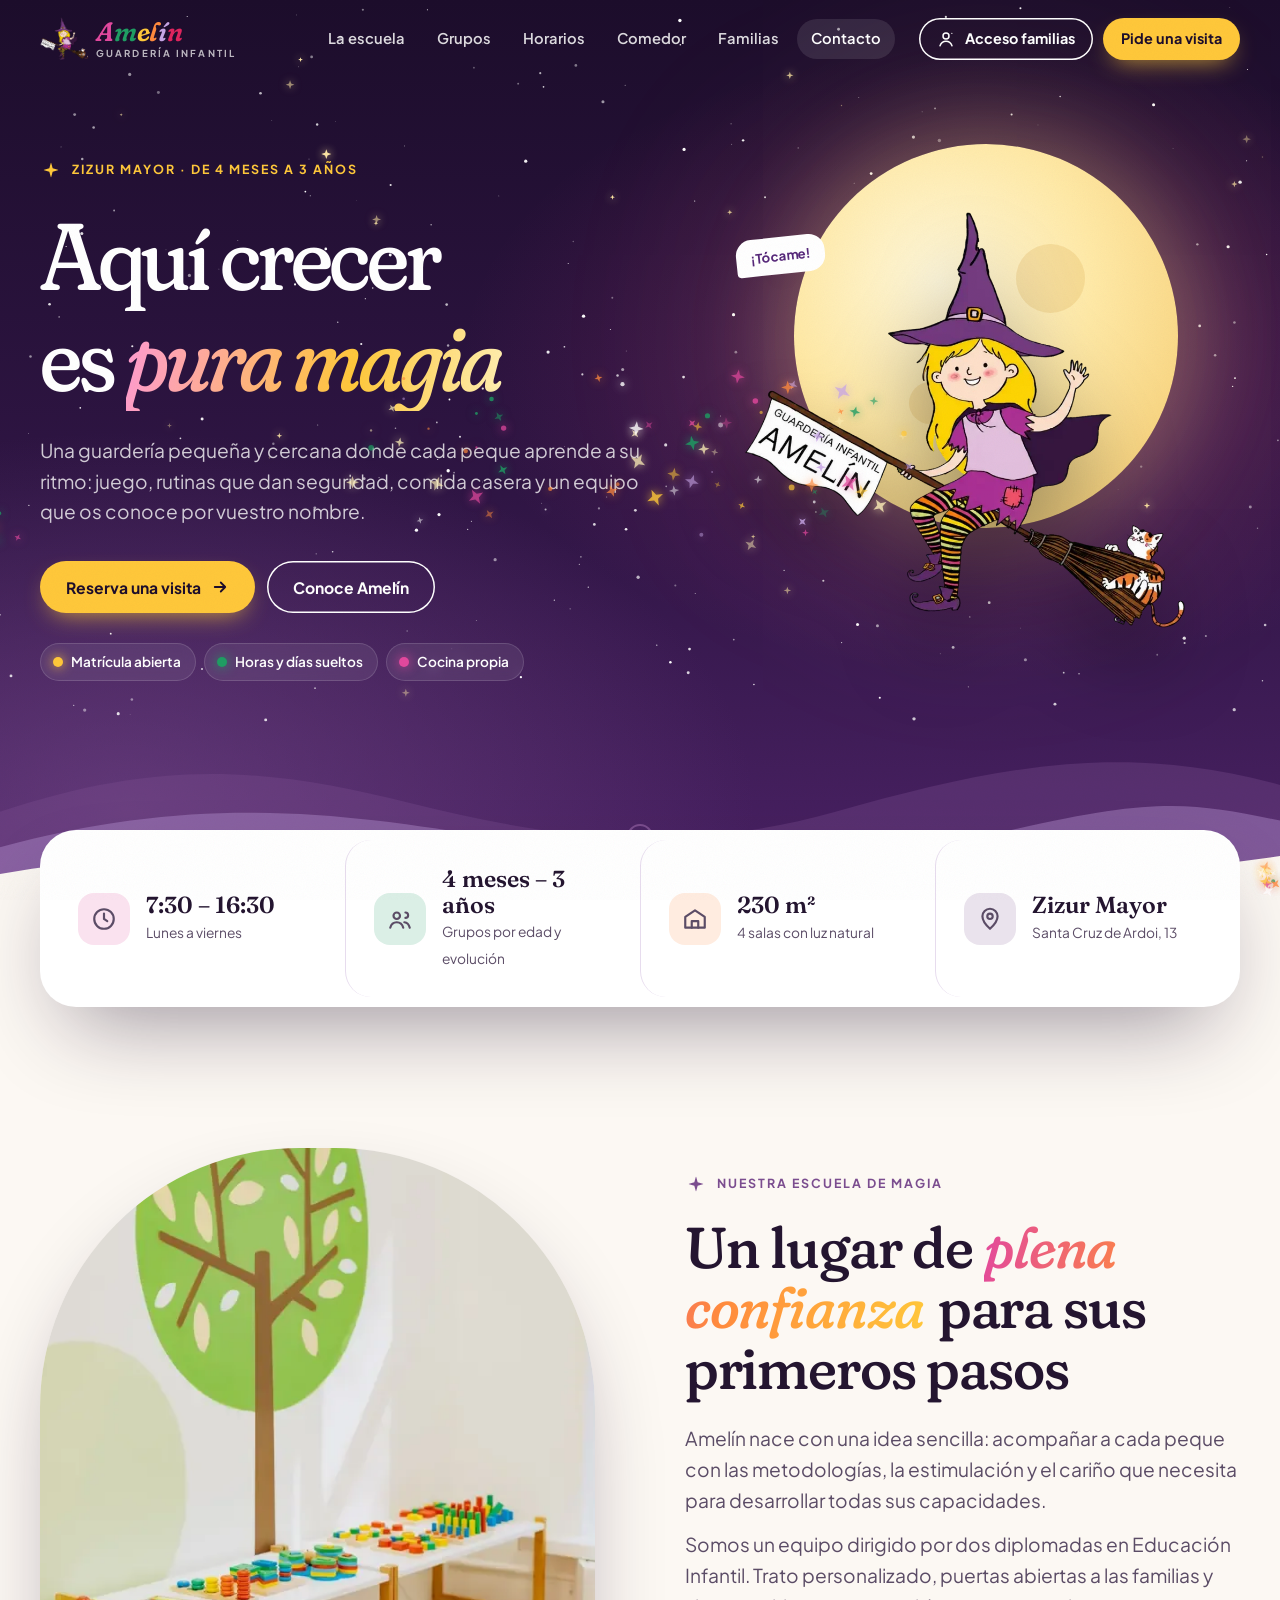
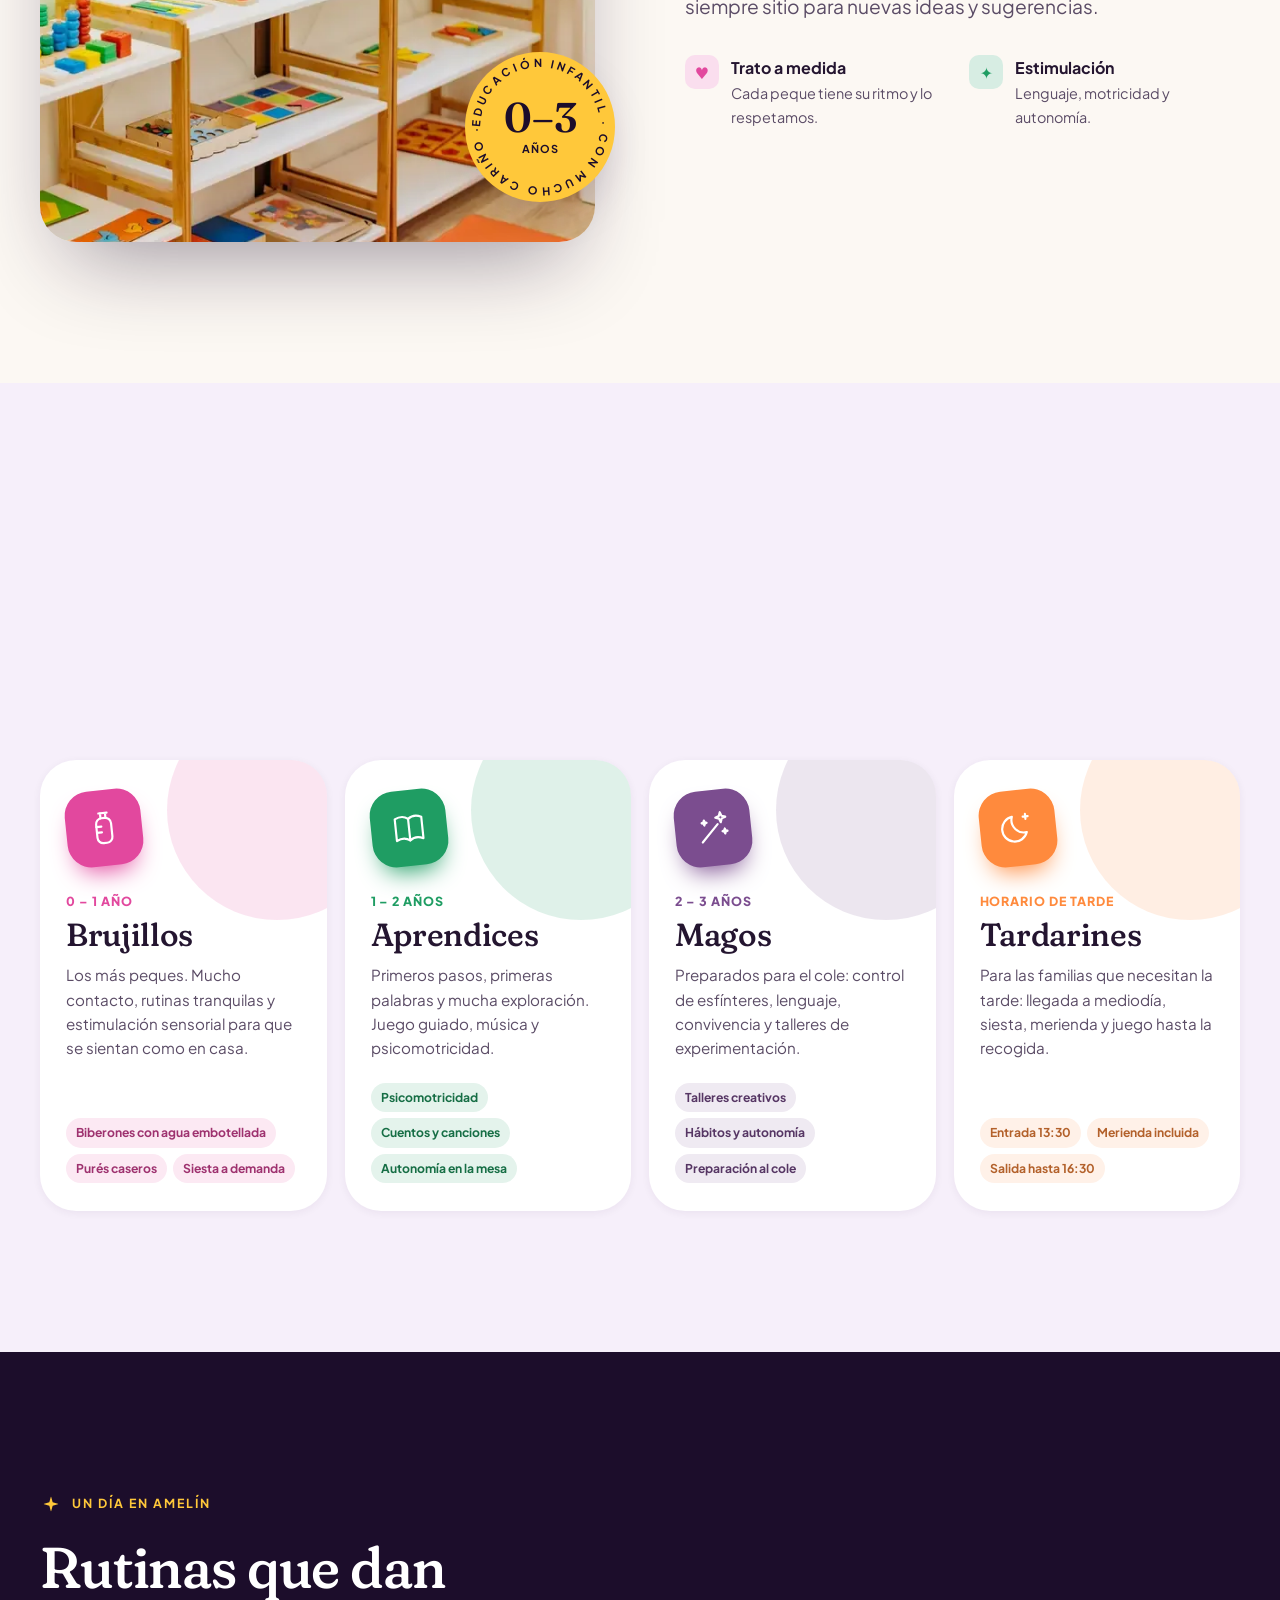
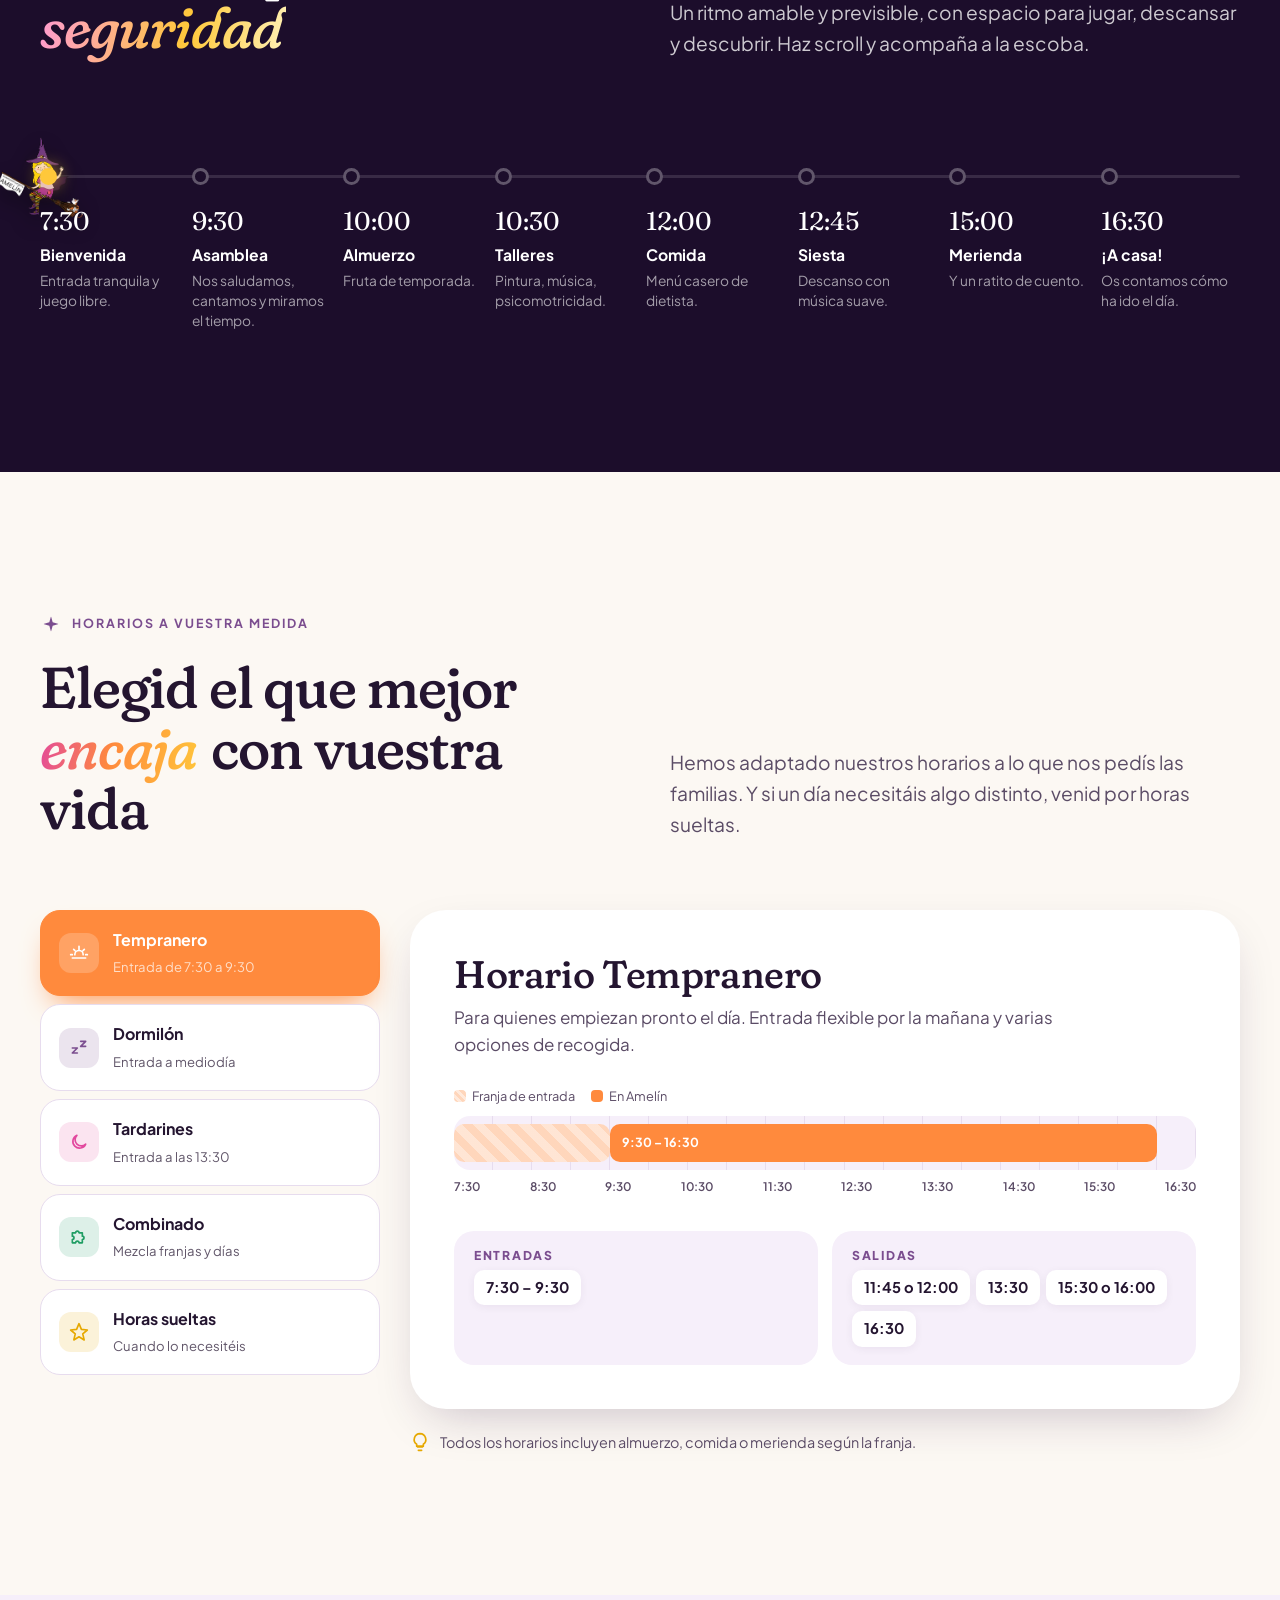
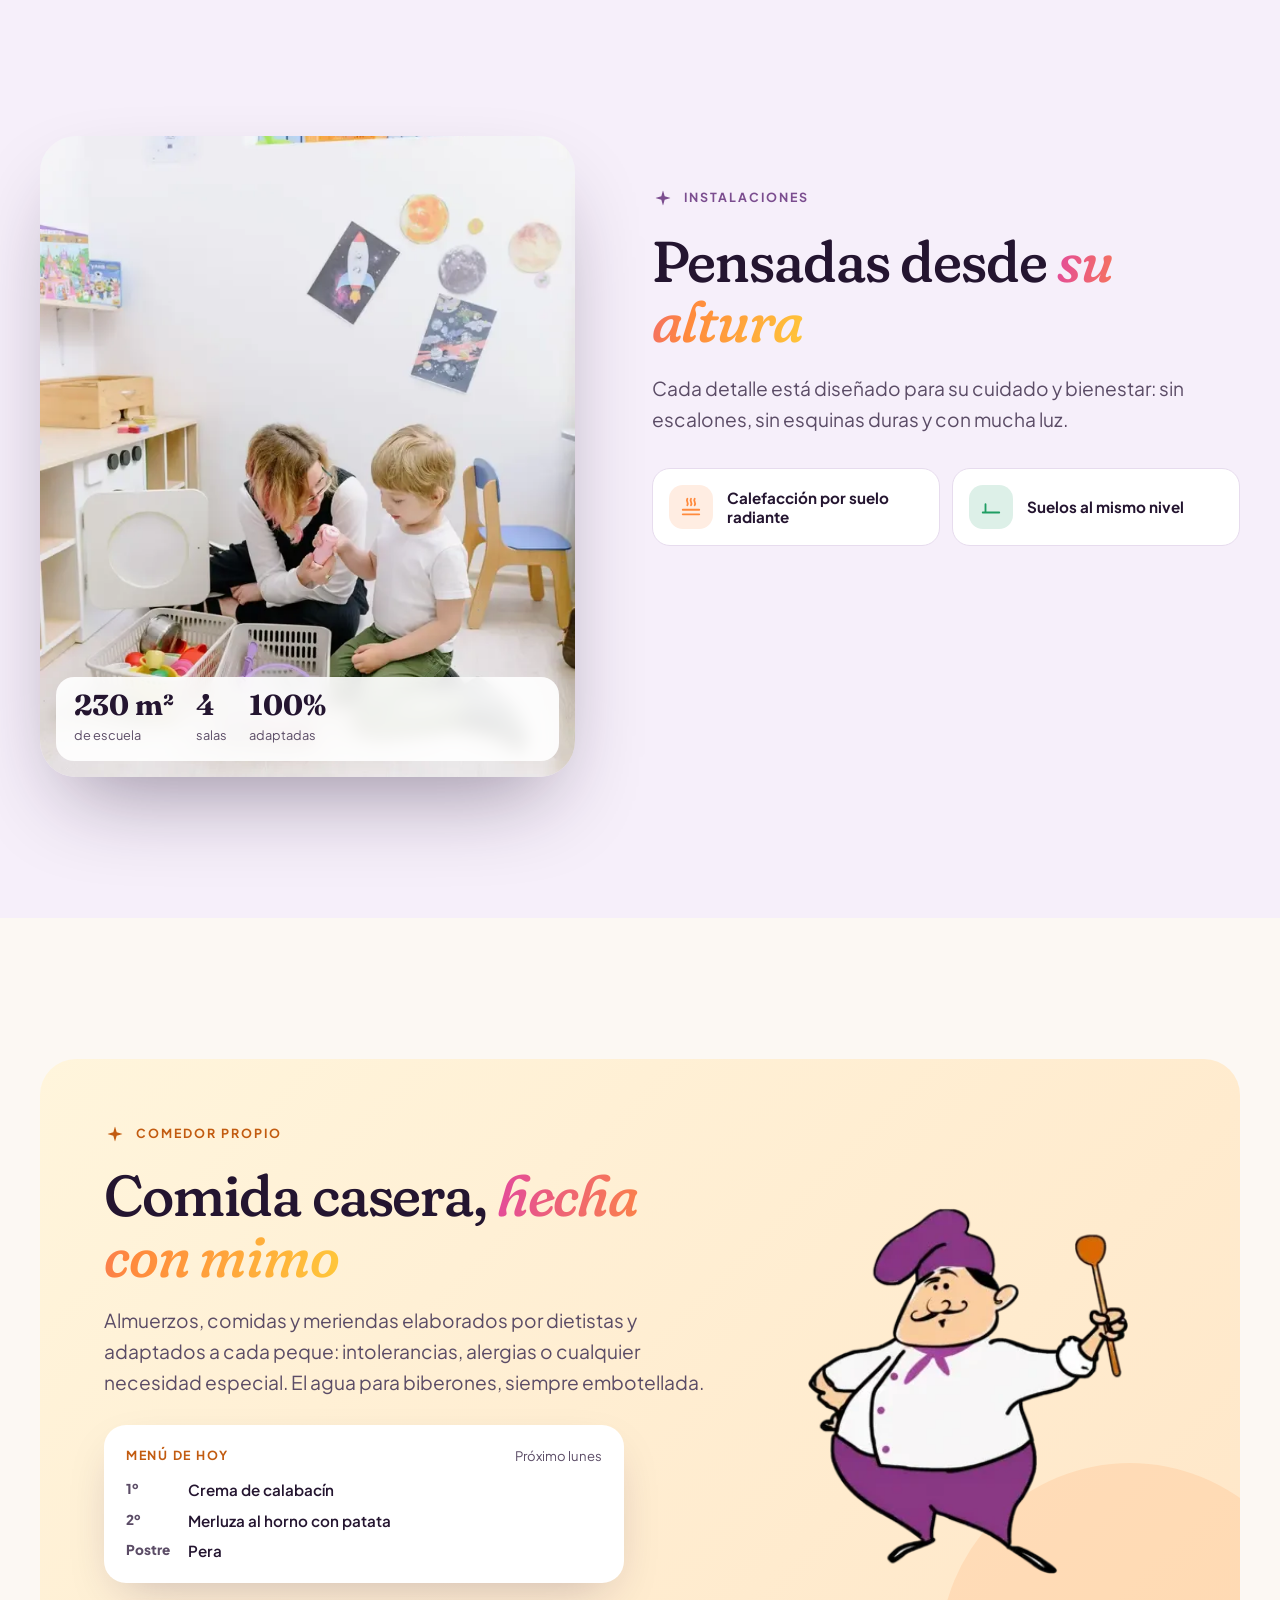
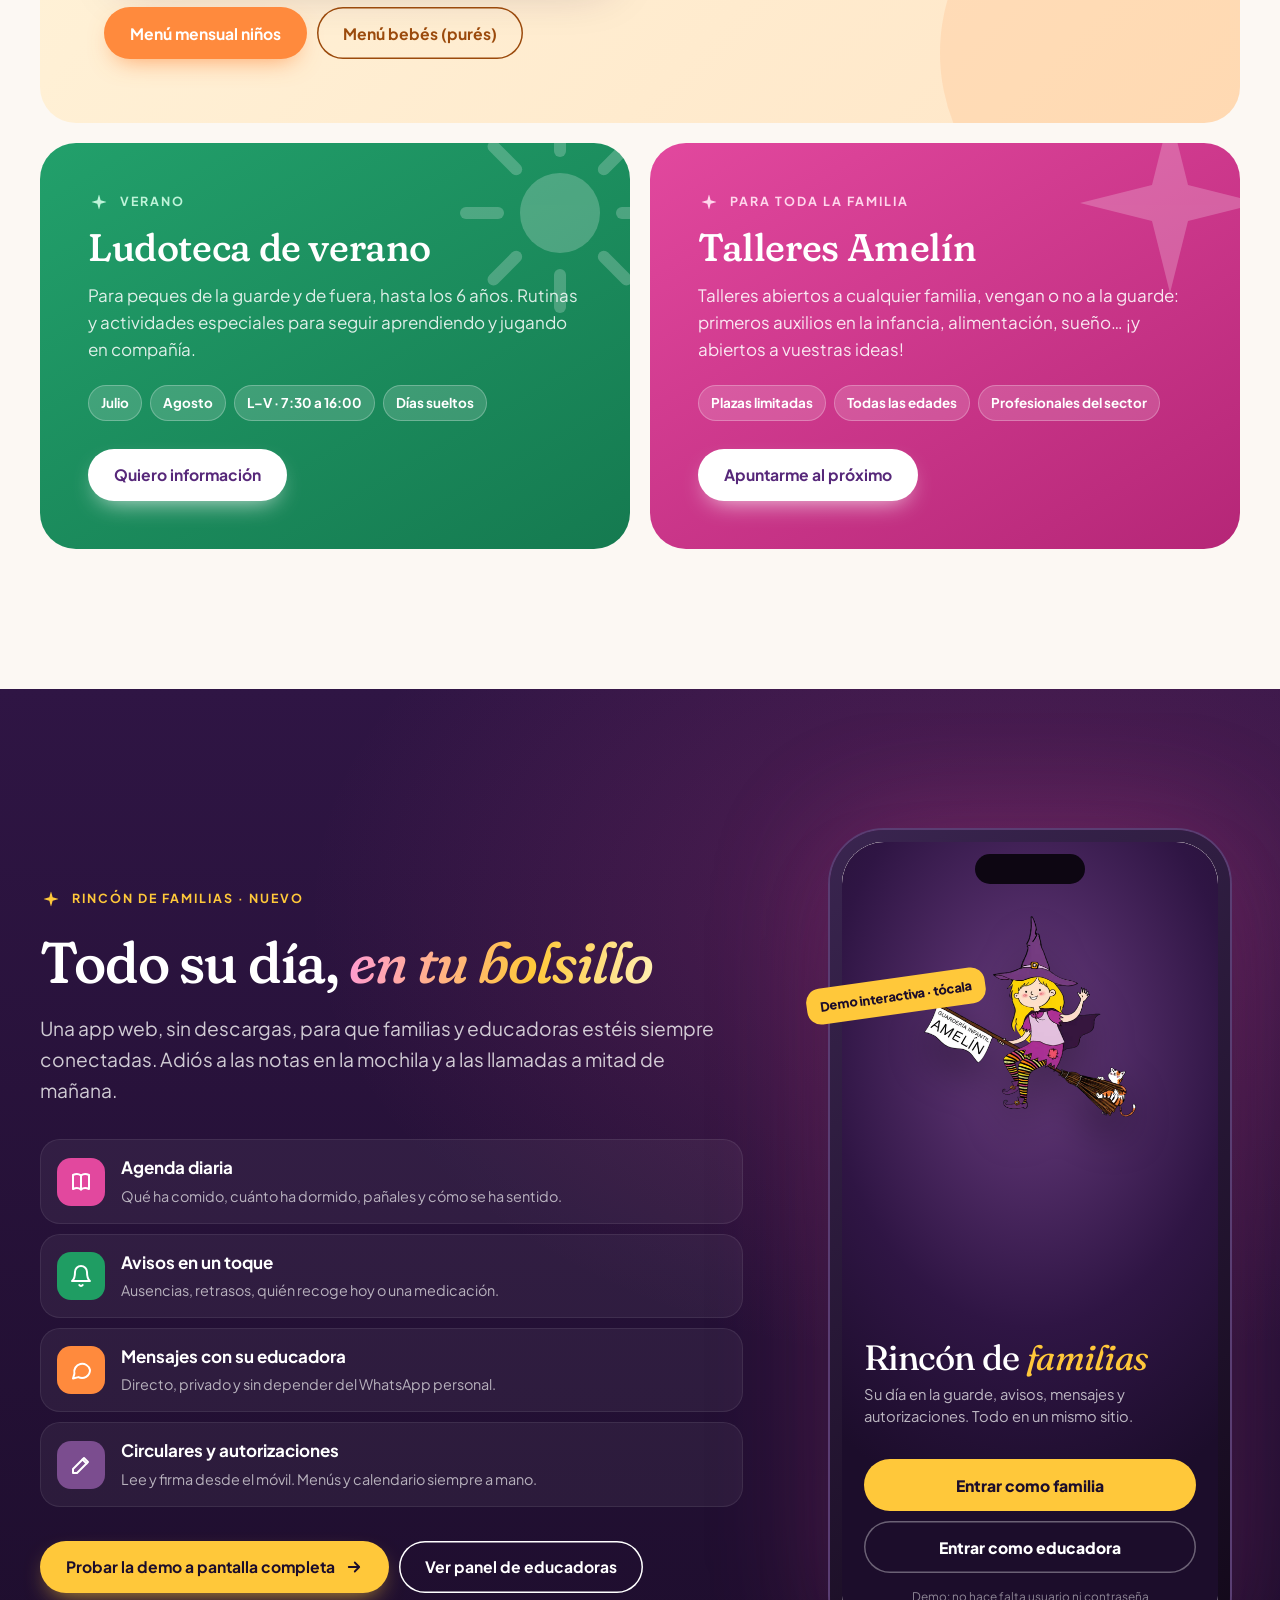
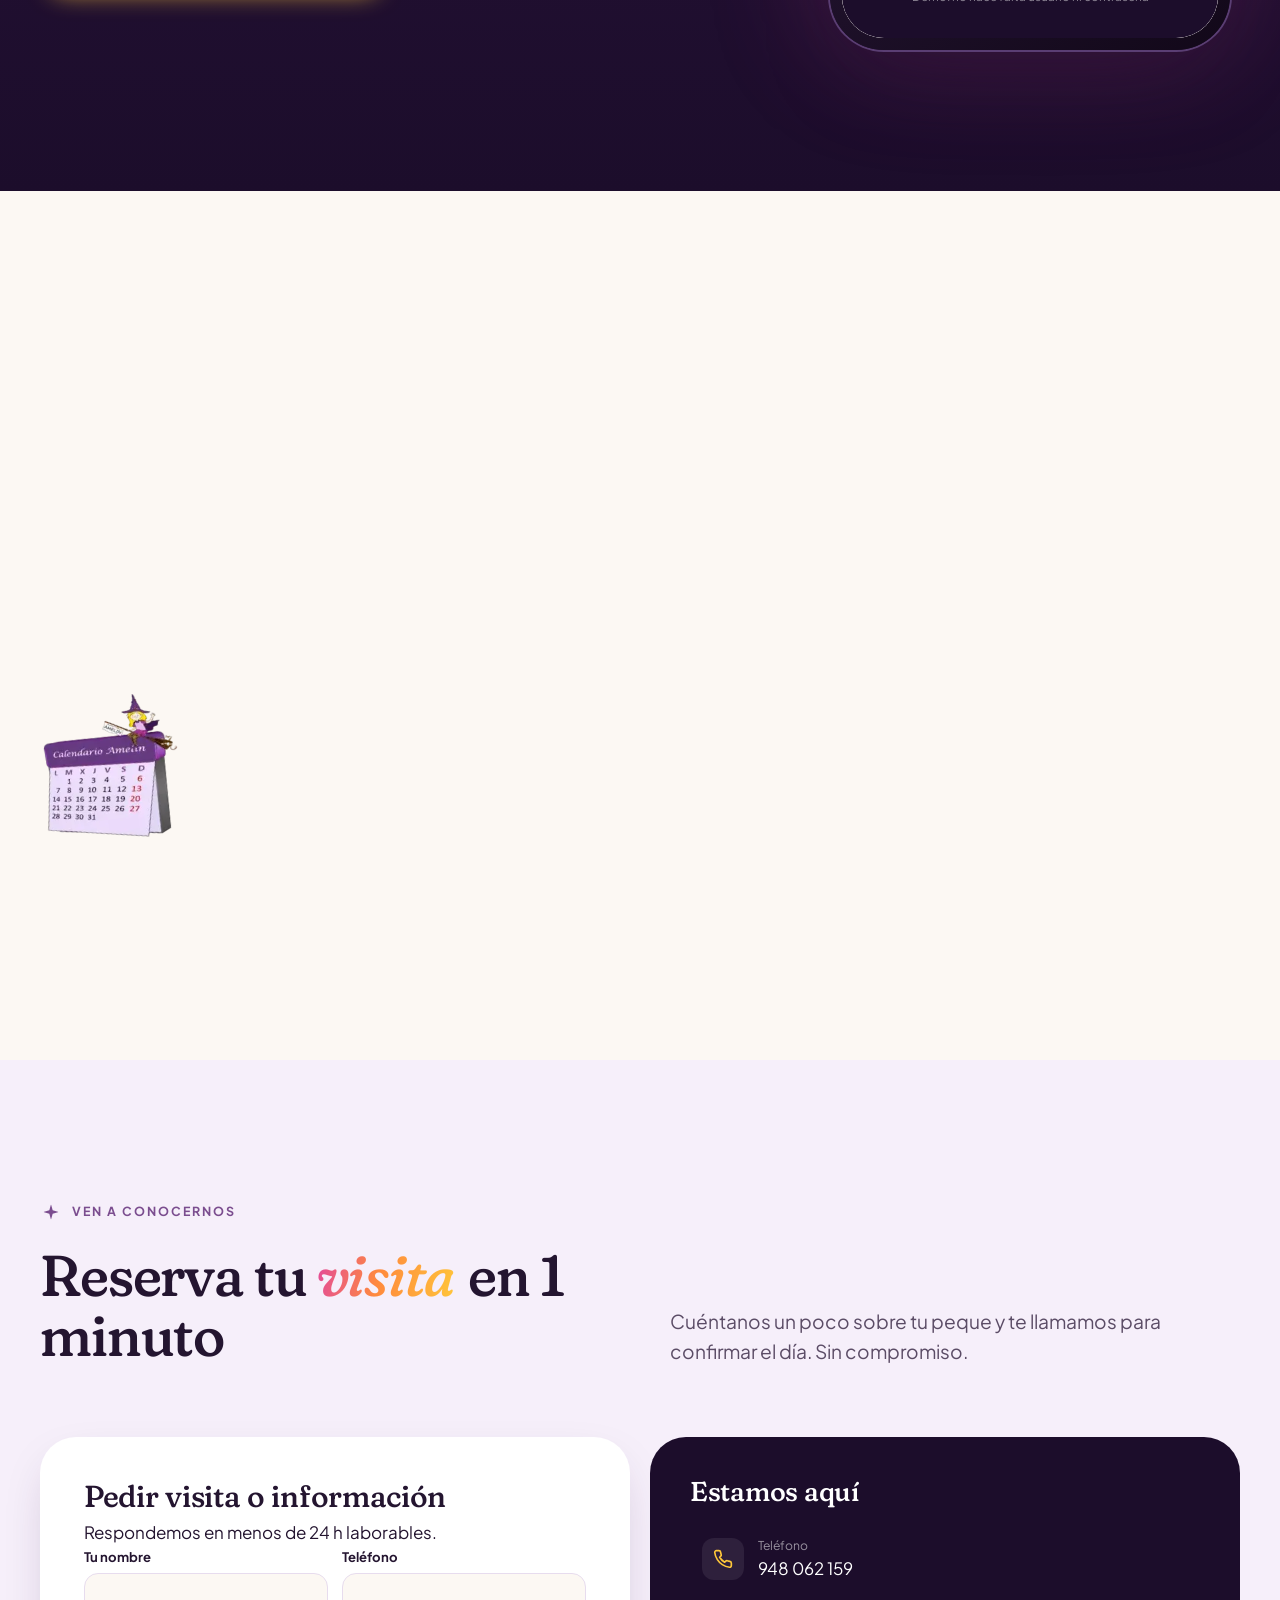
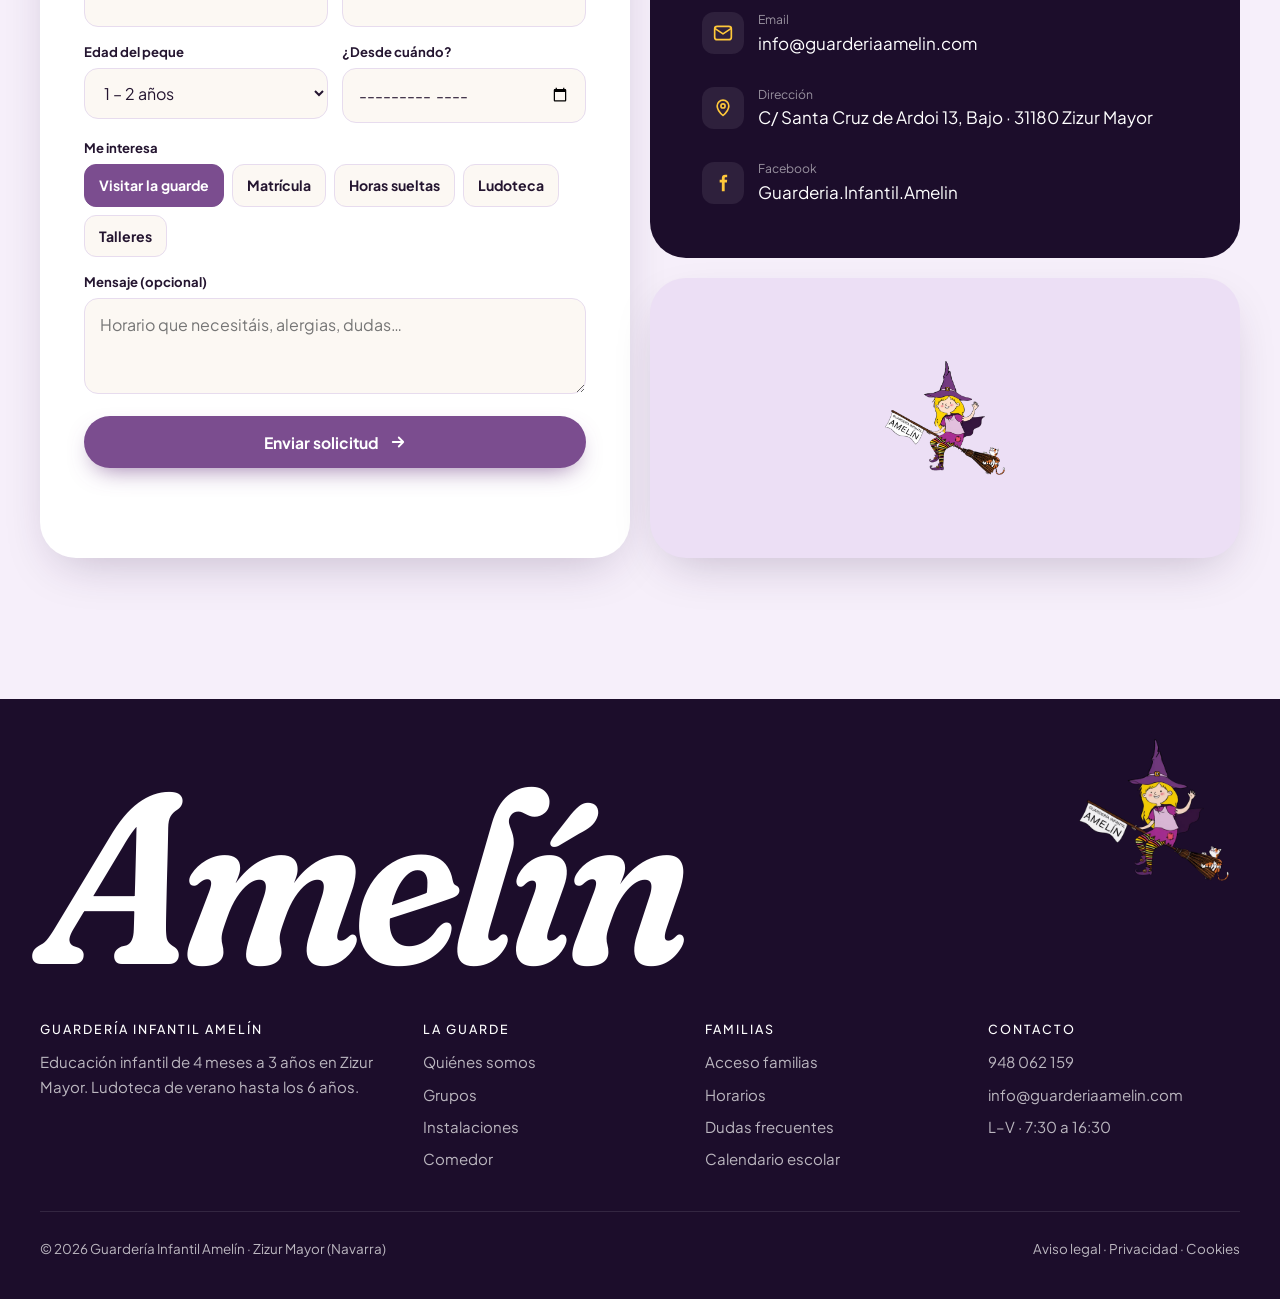
==== index.html @ 172e7ed4 "Propuesta de nueva web para Guardería Amelín Web pública animada con la bruja Amelín (intro en vuelo" ====
<!doctype html>
<html lang="es" class="no-js">
<head>
  <meta charset="utf-8">
  <meta name="viewport" content="width=device-width, initial-scale=1, viewport-fit=cover">
  <title>Guardería Infantil Amelín · Zizur Mayor</title>
  <meta name="description" content="Guardería infantil en Zizur Mayor (Navarra) para peques de 4 meses a 3 años. Horario flexible de 7:30 a 16:30, horas sueltas, comedor propio con menús de dietista y ludoteca de verano.">
  <meta name="theme-color" content="#1c0d2b">
  <link rel="icon" href="assets/img/favicon.png">
  <meta property="og:title" content="Guardería Infantil Amelín · Zizur Mayor">
  <meta property="og:description" content="Aquí crecer es pura magia. Peques de 4 meses a 3 años en Zizur Mayor.">
  <meta property="og:image" content="assets/img/bruja.png">
  <link rel="preconnect" href="https://fonts.googleapis.com">
  <link rel="preconnect" href="https://fonts.gstatic.com" crossorigin>
  <link href="https://fonts.googleapis.com/css2?family=Fraunces:ital,opsz,wght,SOFT,WONK@0,9..144,300..700,0..100,0..1;1,9..144,300..700,0..100,0..1&family=Plus+Jakarta+Sans:wght@400;500;600;700;800&display=swap" rel="stylesheet">
  <link rel="preload" as="image" href="assets/img/bruja.webp">
  <link rel="stylesheet" href="css/styles.css">
  <script type="application/ld+json">
  {
    "@context": "https://schema.org",
    "@type": "ChildCare",
    "name": "Guardería Infantil Amelín",
    "telephone": "+34 948 062 159",
    "email": "info@guarderiaamelin.com",
    "url": "http://www.guarderiaamelin.com/",
    "address": {
      "@type": "PostalAddress",
      "streetAddress": "C/ Santa Cruz de Ardoi 13, Bajo",
      "postalCode": "31180",
      "addressLocality": "Zizur Mayor",
      "addressRegion": "Navarra",
      "addressCountry": "ES"
    },
    "openingHoursSpecification": [{
      "@type": "OpeningHoursSpecification",
      "dayOfWeek": ["Monday","Tuesday","Wednesday","Thursday","Friday"],
      "opens": "07:30", "closes": "16:30"
    }]
  }
  </script>
</head>
<body>
<script>document.documentElement.className="js";</script>
<div class="grain" aria-hidden="true"></div>

<!-- ============ INTRO ============ -->
<div class="intro" id="intro" aria-hidden="true">
  <canvas class="intro__stars" id="introStars"></canvas>
  <div class="intro__word" id="introWord">
    <span style="color:var(--c-a)">A</span><span style="color:var(--c-m)">m</span><span style="color:var(--c-e)">e</span><span style="color:var(--c-l)">l</span><span style="color:var(--c-i)">í</span><span style="color:var(--c-n)">n</span>
  </div>
  <div class="intro__sub">Guardería infantil · Zizur Mayor</div>
  <button class="intro__skip" id="introSkip" type="button">Saltar intro ›</button>
</div>
<img class="flyer" id="flyer" src="assets/img/bruja.webp" alt="" hidden>
<canvas id="sparkles"></canvas>

<!-- ============ CABECERA ============ -->
<header class="header" id="header">
  <div class="wrap header__in">
    <a class="logo" href="#inicio" aria-label="Amelín, ir al inicio">
      <img src="assets/img/bruja.png" alt="" width="46" height="44">
      <span class="logo__word">
        <span class="logo__name"><b>A</b><b>m</b><b>e</b><b>l</b><b>í</b><b>n</b></span>
        <span class="logo__tag">Guardería infantil</span>
      </span>
    </a>
    <nav class="nav" aria-label="Principal">
      <a href="#escuela">La escuela</a>
      <a href="#grupos">Grupos</a>
      <a href="#horarios">Horarios</a>
      <a href="#comedor">Comedor</a>
      <a href="#familias">Familias</a>
      <a href="#visita">Contacto</a>
    </nav>
    <div class="header__cta">
      <a class="btn btn--ghost btn--sm" href="familias.html">
        <svg viewBox="0 0 24 24" fill="none" stroke="currentColor" stroke-width="2" stroke-linecap="round" stroke-linejoin="round" style="transform:none"><circle cx="12" cy="8" r="4"/><path d="M4 21c1.5-4 4.5-6 8-6s6.5 2 8 6"/></svg>
        Acceso familias
      </a>
      <a class="btn btn--gold btn--sm" href="#visita">Pide una visita</a>
      <button class="burger" id="burger" type="button" aria-label="Abrir menú" aria-expanded="false" aria-controls="drawer"><span></span></button>
    </div>
  </div>
</header>

<nav class="drawer" id="drawer" aria-label="Menú móvil">
  <a href="#escuela">La escuela</a>
  <a href="#grupos">Grupos</a>
  <a href="#horarios">Horarios</a>
  <a href="#comedor">Comedor</a>
  <a href="#familias">Rincón de familias</a>
  <a href="#visita">Contacto</a>
  <a class="btn btn--gold" href="familias.html">Acceso familias</a>
</nav>

<main id="inicio">

<!-- ============ HERO ============ -->
<section class="hero on-dark" aria-label="Presentación">
  <canvas class="hero__sky" id="heroSky"></canvas>
  <div class="hero__moon" data-parallax="0.15"></div>

  <div class="wrap hero__grid">
    <div>
      <span class="eyebrow fade-up">Zizur Mayor · De 4 meses a 3 años</span>
      <h1>
        <span class="line"><span>Aquí crecer</span></span>
        <span class="line"><span>es <em class="magic">pura magia</em></span></span>
      </h1>
      <p class="lead fade-up d1">Una guardería pequeña y cercana donde cada peque aprende a su ritmo: juego, rutinas que dan seguridad, comida casera y un equipo que os conoce por vuestro nombre.</p>
      <div class="hero__actions fade-up d2">
        <a class="btn btn--gold" href="#visita">Reserva una visita
          <svg viewBox="0 0 24 24" fill="none" stroke="currentColor" stroke-width="2.4" stroke-linecap="round" stroke-linejoin="round"><path d="M5 12h14M13 6l6 6-6 6"/></svg>
        </a>
        <a class="btn btn--ghost" href="#escuela">Conoce Amelín</a>
      </div>
      <div class="hero__chips fade-up d3">
        <span class="chip"><i style="--c:var(--c-e)"></i>Matrícula abierta</span>
        <span class="chip"><i style="--c:var(--c-m)"></i>Horas y días sueltos</span>
        <span class="chip"><i style="--c:var(--c-a)"></i>Cocina propia</span>
      </div>
    </div>

    <div class="hero__witch" id="heroWitch" role="button" tabindex="0" aria-label="Haz clic y la bruja Amelín dará una vuelta" data-parallax="-0.08">
      <div class="bob"><img id="heroWitchImg" src="assets/img/bruja.webp" alt="La bruja Amelín volando en su escoba con su gato" width="821" height="777"></div>
      <span class="hint">¡Tócame!</span>
    </div>
  </div>

  <svg class="hero__hills" viewBox="0 0 1440 220" preserveAspectRatio="none" aria-hidden="true">
    <path d="M0 120 C 180 60 300 70 460 110 S 760 170 940 120 S 1260 40 1440 90 L1440 220 L0 220Z" fill="#7b4d8f" opacity=".35"/>
    <path d="M0 160 C 220 100 380 120 560 150 S 900 200 1100 150 S 1340 110 1440 130 L1440 220 L0 220Z" fill="#c8a6e6" opacity=".35"/>
    <path d="M0 190 C 240 150 480 160 720 185 S 1200 205 1440 170 L1440 220 L0 220Z" fill="#fcf8f3"/>
  </svg>
  <a class="hero__scroll" href="#escuela" aria-label="Bajar"><span></span></a>
</section>

<!-- ============ DATOS RÁPIDOS ============ -->
<div class="facts">
  <div class="wrap">
    <div class="facts__card reveal">
      <div class="fact">
        <span class="fact__ico" style="--c:var(--c-a)"><svg viewBox="0 0 24 24" fill="none" stroke="currentColor" stroke-width="2" stroke-linecap="round"><circle cx="12" cy="12" r="9"/><path d="M12 7v5l3 2"/></svg></span>
        <div><strong>7:30 – 16:30</strong><span>Lunes a viernes</span></div>
      </div>
      <div class="fact">
        <span class="fact__ico" style="--c:var(--c-m)"><svg viewBox="0 0 24 24" fill="none" stroke="currentColor" stroke-width="2" stroke-linecap="round" stroke-linejoin="round"><path d="M9 12a3 3 0 1 0 0-6 3 3 0 0 0 0 6zM17 11a2.5 2.5 0 1 0 0-5M3 20c.8-3 3.2-5 6-5s5.2 2 6 5M16 15c2.3.2 4.2 1.9 5 5"/></svg></span>
        <div><strong>4 meses – 3 años</strong><span>Grupos por edad y evolución</span></div>
      </div>
      <div class="fact">
        <span class="fact__ico" style="--c:var(--c-l)"><svg viewBox="0 0 24 24" fill="none" stroke="currentColor" stroke-width="2" stroke-linecap="round" stroke-linejoin="round"><path d="M3 10l9-6 9 6v10H3z"/><path d="M9 20v-6h6v6"/></svg></span>
        <div><strong>230 m²</strong><span>4 salas con luz natural</span></div>
      </div>
      <div class="fact">
        <span class="fact__ico" style="--c:var(--brand)"><svg viewBox="0 0 24 24" fill="none" stroke="currentColor" stroke-width="2" stroke-linecap="round" stroke-linejoin="round"><path d="M12 21s-7-6.2-7-11.5A7 7 0 0 1 19 9.5C19 14.8 12 21 12 21z"/><circle cx="12" cy="9.5" r="2.5"/></svg></span>
        <div><strong>Zizur Mayor</strong><span>Santa Cruz de Ardoi, 13</span></div>
      </div>
    </div>
  </div>
</div>

<!-- ============ LA ESCUELA ============ -->
<section class="section" id="escuela">
  <div class="wrap about">
    <div class="about__media reveal">
      <div class="about__photo"><img src="assets/img/classroom.webp" alt="Una educadora juega con un niño en el aula" loading="lazy" data-parallax-img></div>
      <div class="about__badge" aria-label="Dos diplomadas en Educación Infantil al frente">
        <svg viewBox="0 0 150 150" aria-hidden="true"><defs><path id="circ" d="M75,75 m-60,0 a60,60 0 1,1 120,0 a60,60 0 1,1 -120,0"/></defs><text font-size="11" font-weight="700" letter-spacing="3.2" fill="#1c0d2b"><textPath href="#circ">EDUCACIÓN INFANTIL · CON MUCHO CARIÑO ·</textPath></text></svg>
        <div><strong>0–3</strong><small>años</small></div>
      </div>
    </div>
    <div class="about__text">
      <span class="eyebrow reveal">Nuestra escuela de magia</span>
      <h2 class="reveal">Un lugar de <em class="magic">plena confianza</em> para sus primeros pasos</h2>
      <p class="lead reveal">Amelín nace con una idea sencilla: acompañar a cada peque con las metodologías, la estimulación y el cariño que necesita para desarrollar todas sus capacidades.</p>
      <p class="lead reveal">Somos un equipo dirigido por dos diplomadas en Educación Infantil. Trato personalizado, puertas abiertas a las familias y siempre sitio para nuevas ideas y sugerencias.</p>
      <div class="values">
        <div class="value reveal" data-delay="1"><i style="--c:var(--c-a)">♥</i><div><b>Trato a medida</b><span>Cada peque tiene su ritmo y lo respetamos.</span></div></div>
        <div class="value reveal" data-delay="2"><i style="--c:var(--c-m)">✦</i><div><b>Estimulación</b><span>Lenguaje, motricidad y autonomía.</span></div></div>
        <div class="value reveal" data-delay="1"><i style="--c:var(--c-l)">☀</i><div><b>Flexibilidad real</b><span>Horas y días sueltos cuando lo necesitéis.</span></div></div>
        <div class="value reveal" data-delay="2"><i style="--c:var(--brand)">✉</i><div><b>Comunicación diaria</b><span>Sabréis cómo ha ido su día, cada día.</span></div></div>
      </div>
    </div>
  </div>
</section>

<!-- ============ GRUPOS ============ -->
<section class="section groups-bg" id="grupos">
  <div class="wrap">
    <div class="section__head">
      <div>
        <span class="eyebrow reveal">Los grupos</span>
        <h2 class="reveal">De Brujillo a <em class="magic">Mago</em>, paso a paso</h2>
      </div>
      <p class="lead reveal">Nos organizamos según las fases de desarrollo de cada peque (lenguaje, motricidad, autonomía…), no solo por la fecha de nacimiento.</p>
    </div>

    <div class="groups">
      <article class="group reveal" data-tilt style="--c:var(--c-a)">
        <div class="group__ico"><svg viewBox="0 0 48 48" fill="none" stroke="currentColor" stroke-width="2.6" stroke-linecap="round" stroke-linejoin="round"><path d="M19 6h10M21 6v6M27 6v6"/><rect x="15" y="12" width="18" height="30" rx="7"/><path d="M15 22h6M15 29h6"/></svg></div>
        <span class="group__age">0 – 1 año</span>
        <h3>Brujillos</h3>
        <p>Los más peques. Mucho contacto, rutinas tranquilas y estimulación sensorial para que se sientan como en casa.</p>
        <ul><li>Biberones con agua embotellada</li><li>Purés caseros</li><li>Siesta a demanda</li></ul>
      </article>
      <article class="group reveal" data-delay="1" data-tilt style="--c:var(--c-m)">
        <div class="group__ico"><svg viewBox="0 0 48 48" fill="none" stroke="currentColor" stroke-width="2.6" stroke-linecap="round" stroke-linejoin="round"><path d="M8 12c6-3 11-3 16 1 5-4 10-4 16-1v26c-6-3-11-3-16 1-5-4-10-4-16-1z"/><path d="M24 13v26"/></svg></div>
        <span class="group__age">1 – 2 años</span>
        <h3>Aprendices</h3>
        <p>Primeros pasos, primeras palabras y mucha exploración. Juego guiado, música y psicomotricidad.</p>
        <ul><li>Psicomotricidad</li><li>Cuentos y canciones</li><li>Autonomía en la mesa</li></ul>
      </article>
      <article class="group reveal" data-delay="2" data-tilt style="--c:var(--brand)">
        <div class="group__ico"><svg viewBox="0 0 48 48" fill="none" stroke="currentColor" stroke-width="2.6" stroke-linecap="round" stroke-linejoin="round"><path d="M10 40l20-20"/><path d="M34 6l1.6 4.4L40 12l-4.4 1.6L34 18l-1.6-4.4L28 12l4.4-1.6z"/><path d="M14 14l.8 2.2L17 17l-2.2.8L14 20l-.8-2.2L11 17l2.2-.8zM38 26l.8 2.2L41 29l-2.2.8L38 32l-.8-2.2L35 29l2.2-.8z"/></svg></div>
        <span class="group__age">2 – 3 años</span>
        <h3>Magos</h3>
        <p>Preparados para el cole: control de esfínteres, lenguaje, convivencia y talleres de experimentación.</p>
        <ul><li>Talleres creativos</li><li>Hábitos y autonomía</li><li>Preparación al cole</li></ul>
      </article>
      <article class="group reveal" data-delay="3" data-tilt style="--c:var(--c-l)">
        <div class="group__ico"><svg viewBox="0 0 48 48" fill="none" stroke="currentColor" stroke-width="2.6" stroke-linecap="round" stroke-linejoin="round"><path d="M34 30A15 15 0 0 1 18 10a15 15 0 1 0 16 20z"/><path d="M34 8v6M31 11h6"/></svg></div>
        <span class="group__age">Horario de tarde</span>
        <h3>Tardarines</h3>
        <p>Para las familias que necesitan la tarde: llegada a mediodía, siesta, merienda y juego hasta la recogida.</p>
        <ul><li>Entrada 13:30</li><li>Merienda incluida</li><li>Salida hasta 16:30</li></ul>
      </article>
    </div>
  </div>
</section>

<!-- ============ UN DÍA ============ -->
<section class="section day on-dark" id="dia" aria-labelledby="dia-t">
  <canvas class="day__sky" id="daySky"></canvas>
  <div class="wrap">
    <div class="section__head">
      <div>
        <span class="eyebrow reveal">Un día en Amelín</span>
        <h2 class="reveal" id="dia-t">Rutinas que dan <em class="magic">seguridad</em></h2>
      </div>
      <p class="lead reveal">Un ritmo amable y previsible, con espacio para jugar, descansar y descubrir. Haz scroll y acompaña a la escoba.</p>
    </div>
    <div class="timeline" id="timeline">
      <div class="timeline__track"><div class="timeline__fill" id="tlFill"></div><img class="timeline__broom" id="tlBroom" src="assets/img/bruja.png" alt=""></div>
      <ol class="timeline__list">
        <li class="tl"><time>7:30</time><b>Bienvenida</b><span>Entrada tranquila y juego libre.</span></li>
        <li class="tl"><time>9:30</time><b>Asamblea</b><span>Nos saludamos, cantamos y miramos el tiempo.</span></li>
        <li class="tl"><time>10:00</time><b>Almuerzo</b><span>Fruta de temporada.</span></li>
        <li class="tl"><time>10:30</time><b>Talleres</b><span>Pintura, música, psicomotricidad.</span></li>
        <li class="tl"><time>12:00</time><b>Comida</b><span>Menú casero de dietista.</span></li>
        <li class="tl"><time>12:45</time><b>Siesta</b><span>Descanso con música suave.</span></li>
        <li class="tl"><time>15:00</time><b>Merienda</b><span>Y un ratito de cuento.</span></li>
        <li class="tl"><time>16:30</time><b>¡A casa!</b><span>Os contamos cómo ha ido el día.</span></li>
      </ol>
    </div>
  </div>
</section>

<!-- ============ HORARIOS ============ -->
<section class="section" id="horarios">
  <div class="wrap">
    <div class="section__head">
      <div>
        <span class="eyebrow reveal">Horarios a vuestra medida</span>
        <h2 class="reveal">Elegid el que mejor <em class="magic">encaja</em> con vuestra vida</h2>
      </div>
      <p class="lead reveal">Hemos adaptado nuestros horarios a lo que nos pedís las familias. Y si un día necesitáis algo distinto, venid por horas sueltas.</p>
    </div>

    <div class="schedule reveal">
      <div class="tabs" role="tablist" aria-label="Tipos de horario">
        <button class="tab" role="tab" id="t-temp" aria-controls="p-temp" aria-selected="true" style="--c:var(--c-l)"><span class="tab__dot"><svg viewBox="0 0 24 24" fill="none" stroke="currentColor" stroke-width="2" stroke-linecap="round" stroke-linejoin="round" aria-hidden="true"><path d="M4 18h16M7 14a5 5 0 0 1 10 0M12 4v4M5.6 7.6l1.6 1.6M18.4 7.6l-1.6 1.6M2 14h2M20 14h2"/></svg></span><span><b>Tempranero</b><small>Entrada de 7:30 a 9:30</small></span></button>
        <button class="tab" role="tab" id="t-dorm" aria-controls="p-dorm" aria-selected="false" tabindex="-1" style="--c:var(--brand)"><span class="tab__dot"><svg viewBox="0 0 24 24" fill="none" stroke="currentColor" stroke-width="2" stroke-linecap="round" stroke-linejoin="round" aria-hidden="true"><path d="M4 12h6l-6 6h6M14 4h6l-6 6h6"/></svg></span><span><b>Dormilón</b><small>Entrada a mediodía</small></span></button>
        <button class="tab" role="tab" id="t-tard" aria-controls="p-tard" aria-selected="false" tabindex="-1" style="--c:var(--c-a)"><span class="tab__dot"><svg viewBox="0 0 24 24" fill="none" stroke="currentColor" stroke-width="2" stroke-linecap="round" stroke-linejoin="round" aria-hidden="true"><path d="M20 14.5A8 8 0 1 1 9.5 4a6.5 6.5 0 0 0 10.5 10.5z"/></svg></span><span><b>Tardarines</b><small>Entrada a las 13:30</small></span></button>
        <button class="tab" role="tab" id="t-comb" aria-controls="p-comb" aria-selected="false" tabindex="-1" style="--c:var(--c-m)"><span class="tab__dot"><svg viewBox="0 0 24 24" fill="none" stroke="currentColor" stroke-width="2" stroke-linecap="round" stroke-linejoin="round" aria-hidden="true"><path d="M4 7h4a2 2 0 1 1 4 0h4v4a2 2 0 1 1 0 4v4h-4a2 2 0 1 0-4 0H4v-4a2 2 0 1 0 0-4z"/></svg></span><span><b>Combinado</b><small>Mezcla franjas y días</small></span></button>
        <button class="tab" role="tab" id="t-suel" aria-controls="p-suel" aria-selected="false" tabindex="-1" style="--c:#e6a800"><span class="tab__dot"><svg viewBox="0 0 24 24" fill="none" stroke="currentColor" stroke-width="2" stroke-linecap="round" stroke-linejoin="round" aria-hidden="true"><path d="M12 2l2.9 6.9L22 9.6l-5.5 4.7 1.7 7.2L12 17.8 5.8 21.5l1.7-7.2L2 9.6l7.1-.7z"/></svg></span><span><b>Horas sueltas</b><small>Cuando lo necesitéis</small></span></button>
      </div>

      <div>
        <div class="panel" role="tabpanel" id="p-temp" aria-labelledby="t-temp" style="--c:var(--c-l)">
          <h3>Horario Tempranero</h3>
          <p>Para quienes empiezan pronto el día. Entrada flexible por la mañana y varias opciones de recogida.</p>
          <div class="dayline" data-in="7.5-9.5" data-stay="9.5-16.5"></div>
          <div class="io"><div><h4>Entradas</h4><ul><li>7:30 – 9:30</li></ul></div><div><h4>Salidas</h4><ul><li>11:45 o 12:00</li><li>13:30</li><li>15:30 o 16:00</li><li>16:30</li></ul></div></div>
        </div>
        <div class="panel" role="tabpanel" id="p-dorm" aria-labelledby="t-dorm" style="--c:var(--brand)" hidden>
          <h3>Horario Dormilón</h3>
          <p>Mañanas en casa sin prisas y llegada justo para comer, dormir la siesta y jugar por la tarde.</p>
          <div class="dayline" data-in="11.75-12" data-stay="12-16.5"></div>
          <div class="io"><div><h4>Entradas</h4><ul><li>11:45 – 12:00</li></ul></div><div><h4>Salidas</h4><ul><li>15:30 o 16:00</li><li>16:30</li></ul></div></div>
        </div>
        <div class="panel" role="tabpanel" id="p-tard" aria-labelledby="t-tard" style="--c:var(--c-a)" hidden>
          <h3>Tardarines</h3>
          <p>Grupo especial de tarde: llegan después de comer, siesta, merienda y juego.</p>
          <div class="dayline" data-in="13.5-13.75" data-stay="13.75-16.5"></div>
          <div class="io"><div><h4>Entradas</h4><ul><li>13:30</li></ul></div><div><h4>Salidas</h4><ul><li>15:30 o 16:00</li><li>16:30</li></ul></div></div>
        </div>
        <div class="panel" role="tabpanel" id="p-comb" aria-labelledby="t-comb" style="--c:var(--c-m)" hidden>
          <h3>Horario Combinado</h3>
          <p>¿Turnos que cambian? Combinad franjas y días de la semana. Lo cuadramos juntos.</p>
          <div class="dayline" data-in="7.5-9.5,11.75-12,13.5-13.75" data-stay="9.5-11.75,12-13.5,13.75-16.5"></div>
          <div class="io"><div><h4>Entradas</h4><ul><li>Combinables</li></ul></div><div><h4>Salidas</h4><ul><li>Combinables</li></ul></div></div>
        </div>
        <div class="panel" role="tabpanel" id="p-suel" aria-labelledby="t-suel" style="--c:#e6a800" hidden>
          <h3>Días y horas sueltas</h3>
          <p>Una reunión, un médico, un imprevisto… Reservad horas o días sueltos aunque vuestro peque no venga habitualmente.</p>
          <div class="dayline" data-in="" data-stay="7.5-16.5"></div>
          <div class="io"><div><h4>Cómo reservar</h4><ul><li>Llamando</li><li>Desde la app de familias</li></ul></div><div><h4>Disponible</h4><ul><li>Lunes a viernes</li><li>7:30 – 16:30</li></ul></div></div>
        </div>
        <p class="schedule__note"><svg viewBox="0 0 24 24" fill="none" stroke="currentColor" stroke-width="2" stroke-linecap="round" stroke-linejoin="round" aria-hidden="true"><path d="M9 18h6M10 22h4M12 2a7 7 0 0 0-4 12.7V17h8v-2.3A7 7 0 0 0 12 2z"/></svg> Todos los horarios incluyen almuerzo, comida o merienda según la franja.</p>
      </div>
    </div>
  </div>
</section>

<!-- ============ INSTALACIONES ============ -->
<section class="section groups-bg" id="instalaciones">
  <div class="wrap space">
    <figure class="space__photo reveal" style="margin:0">
      <img src="assets/img/story.webp" alt="Rincón de juego y lectura" loading="lazy">
      <figcaption><div><strong>230 m²</strong><span>de escuela</span></div><div><strong>4</strong><span>salas</span></div><div><strong>100%</strong><span>adaptadas</span></div></figcaption>
    </figure>
    <div>
      <span class="eyebrow reveal">Instalaciones</span>
      <h2 class="reveal" style="margin-top:16px">Pensadas desde <em class="magic">su altura</em></h2>
      <p class="lead reveal" style="margin-top:20px">Cada detalle está diseñado para su cuidado y bienestar: sin escalones, sin esquinas duras y con mucha luz.</p>
      <div class="features">
        <div class="feature reveal" style="--c:var(--c-l)"><i><svg viewBox="0 0 24 24" fill="none" stroke="currentColor" stroke-width="2" stroke-linecap="round"><path d="M8 3c-2 3 2 4 0 7M12 3c-2 3 2 4 0 7M16 3c-2 3 2 4 0 7M3 15h18M3 20h18"/></svg></i><b>Calefacción por suelo radiante</b></div>
        <div class="feature reveal" data-delay="1" style="--c:var(--c-m)"><i><svg viewBox="0 0 24 24" fill="none" stroke="currentColor" stroke-width="2" stroke-linecap="round"><path d="M3 18h18M6 18V9"/></svg></i><b>Suelos al mismo nivel</b></div>
        <div class="feature reveal" style="--c:var(--c-a)"><i><svg viewBox="0 0 24 24" fill="none" stroke="currentColor" stroke-width="2" stroke-linecap="round"><path d="M6 21V9a6 6 0 0 1 12 0v12"/><circle cx="15" cy="14" r="1"/></svg></i><b>Puertas redondeadas</b></div>
        <div class="feature reveal" data-delay="1" style="--c:var(--brand)"><i><svg viewBox="0 0 24 24" fill="none" stroke="currentColor" stroke-width="2" stroke-linecap="round"><path d="M4 20V10a6 6 0 0 1 6-6h10"/><path d="M8 20v-9a3 3 0 0 1 3-3h9"/></svg></i><b>Esquinas acolchadas</b></div>
        <div class="feature reveal" style="--c:#2f9bd6"><i><svg viewBox="0 0 24 24" fill="none" stroke="currentColor" stroke-width="2" stroke-linecap="round"><path d="M4 12h16v2a6 6 0 0 1-6 6h-4a6 6 0 0 1-6-6zM6 12V6a2 2 0 0 1 4 0"/></svg></i><b>Baños adaptados</b></div>
        <div class="feature reveal" data-delay="1" style="--c:#e6a800"><i><svg viewBox="0 0 24 24" fill="none" stroke="currentColor" stroke-width="2" stroke-linecap="round"><circle cx="12" cy="12" r="4"/><path d="M12 2v2M12 20v2M2 12h2M20 12h2M5 5l1.5 1.5M17.5 17.5 19 19M5 19l1.5-1.5M17.5 6.5 19 5"/></svg></i><b>Grandes ventanales y luz natural</b></div>
      </div>
    </div>
  </div>
</section>

<!-- ============ COMEDOR ============ -->
<section class="section" id="comedor">
  <div class="wrap">
    <div class="food reveal">
      <div style="position:relative;z-index:1">
        <span class="eyebrow">Comedor propio</span>
        <h2>Comida casera, <em class="magic">hecha con mimo</em></h2>
        <p class="lead">Almuerzos, comidas y meriendas elaborados por dietistas y adaptados a cada peque: intolerancias, alergias o cualquier necesidad especial. El agua para biberones, siempre embotellada.</p>
        <dl class="today" id="todayMenu" aria-live="polite">
          <header><b>Menú de hoy</b><span id="todayDate"></span></header>
          <dt>1º</dt><dd id="m1"></dd>
          <dt>2º</dt><dd id="m2"></dd>
          <dt>Postre</dt><dd id="m3"></dd>
        </dl>
        <div class="food__actions">
          <a class="btn" href="http://www.guarderiaamelin.com/images/ni%C3%B1os.pdf" target="_blank" rel="noopener">Menú mensual niños</a>
          <a class="btn btn--ghost" href="http://www.guarderiaamelin.com/images/pures.pdf" target="_blank" rel="noopener">Menú bebés (purés)</a>
        </div>
      </div>
      <img class="food__chef" src="assets/img/cocinero.webp" alt="Ilustración del cocinero de Amelín" loading="lazy">
    </div>

    <div class="duo">
      <article class="card-x card-x--sun reveal">
        <svg class="deco" viewBox="0 0 100 100" aria-hidden="true"><g fill="#fff"><circle cx="50" cy="50" r="20"/><g id="ray"><rect x="47" y="0" width="6" height="22" rx="3"/></g><use href="#ray" transform="rotate(45 50 50)"/><use href="#ray" transform="rotate(90 50 50)"/><use href="#ray" transform="rotate(135 50 50)"/><use href="#ray" transform="rotate(180 50 50)"/><use href="#ray" transform="rotate(225 50 50)"/><use href="#ray" transform="rotate(270 50 50)"/><use href="#ray" transform="rotate(315 50 50)"/></g></svg>
        <span class="eyebrow">Verano</span>
        <h3>Ludoteca de verano</h3>
        <p>Para peques de la guarde y de fuera, hasta los 6 años. Rutinas y actividades especiales para seguir aprendiendo y jugando en compañía.</p>
        <div class="pills"><span>Julio</span><span>Agosto</span><span>L–V · 7:30 a 16:00</span><span>Días sueltos</span></div>
        <a class="btn btn--light" href="#visita" data-topic="Ludoteca de verano">Quiero información</a>
      </article>
      <article class="card-x card-x--pink reveal" data-delay="1">
        <svg class="deco" viewBox="0 0 100 100" aria-hidden="true"><path fill="#fff" d="M50 0l9 36 36 9-36 9-9 36-9-36-36-9 36-9z"/></svg>
        <span class="eyebrow">Para toda la familia</span>
        <h3>Talleres Amelín</h3>
        <p>Talleres abiertos a cualquier familia, vengan o no a la guarde: primeros auxilios en la infancia, alimentación, sueño… ¡y abiertos a vuestras ideas!</p>
        <div class="pills"><span>Plazas limitadas</span><span>Todas las edades</span><span>Profesionales del sector</span></div>
        <a class="btn btn--light" href="#visita" data-topic="Talleres para familias">Apuntarme al próximo</a>
      </article>
    </div>
  </div>
</section>

<!-- ============ FAMILIAS ============ -->
<section class="section families on-dark" id="familias">
  <div class="wrap families__grid">
    <div>
      <span class="eyebrow reveal">Rincón de familias · NUEVO</span>
      <h2 class="reveal">Todo su día, <em class="magic">en tu bolsillo</em></h2>
      <p class="lead reveal">Una app web, sin descargas, para que familias y educadoras estéis siempre conectadas. Adiós a las notas en la mochila y a las llamadas a mitad de mañana.</p>
      <ul class="perks">
        <li class="perk reveal" style="--c:var(--c-a)"><i><svg viewBox="0 0 24 24" fill="none" stroke="currentColor" stroke-width="2" stroke-linecap="round" stroke-linejoin="round" aria-hidden="true"><path d="M4 5c3-1.5 5.5-1.5 8 .5 2.5-2 5-2 8-.5v14c-3-1.5-5.5-1.5-8 .5-2.5-2-5-2-8-.5z"/><path d="M12 5.5v14"/></svg></i><div><b>Agenda diaria</b><span>Qué ha comido, cuánto ha dormido, pañales y cómo se ha sentido.</span></div></li>
        <li class="perk reveal" data-delay="1" style="--c:var(--c-m)"><i><svg viewBox="0 0 24 24" fill="none" stroke="currentColor" stroke-width="2" stroke-linecap="round" stroke-linejoin="round" aria-hidden="true"><path d="M6 8a6 6 0 0 1 12 0c0 7 3 9 3 9H3s3-2 3-9M10.3 21a2 2 0 0 0 3.4 0"/></svg></i><div><b>Avisos en un toque</b><span>Ausencias, retrasos, quién recoge hoy o una medicación.</span></div></li>
        <li class="perk reveal" data-delay="2" style="--c:var(--c-l)"><i><svg viewBox="0 0 24 24" fill="none" stroke="currentColor" stroke-width="2" stroke-linecap="round" stroke-linejoin="round" aria-hidden="true"><path d="M21 12a8 8 0 0 1-11.6 7.1L4 20.5l1.4-4.8A8 8 0 1 1 21 12z"/></svg></i><div><b>Mensajes con su educadora</b><span>Directo, privado y sin depender del WhatsApp personal.</span></div></li>
        <li class="perk reveal" data-delay="3" style="--c:var(--brand)"><i><svg viewBox="0 0 24 24" fill="none" stroke="currentColor" stroke-width="2" stroke-linecap="round" stroke-linejoin="round" aria-hidden="true"><path d="M4 20h4L19 9l-4-4L4 16z"/><path d="M13.5 6.5l4 4"/></svg></i><div><b>Circulares y autorizaciones</b><span>Lee y firma desde el móvil. Menús y calendario siempre a mano.</span></div></li>
      </ul>
      <div class="families__actions reveal">
        <a class="btn btn--gold" href="familias.html">Probar la demo a pantalla completa
          <svg viewBox="0 0 24 24" fill="none" stroke="currentColor" stroke-width="2.4" stroke-linecap="round" stroke-linejoin="round"><path d="M5 12h14M13 6l6 6-6 6"/></svg>
        </a>
        <a class="btn btn--ghost" href="familias.html?rol=educadora">Ver panel de educadoras</a>
      </div>
    </div>
    <div class="phone reveal" data-delay="1">
      <span class="phone__label">Demo interactiva · tócala</span>
      <iframe src="familias.html?embed=1" title="Demo de la app Rincón de familias" loading="lazy"></iframe>
    </div>
  </div>
</section>

<!-- ============ FAQ ============ -->
<section class="section" id="dudas">
  <div class="wrap faq">
    <div class="faq__aside">
      <span class="eyebrow reveal">Dudas frecuentes</span>
      <h2 class="reveal" style="margin-top:16px">Lo que más nos <em class="magic">preguntáis</em></h2>
      <p class="lead reveal" style="margin-top:18px">¿No encuentras tu respuesta? Llámanos y te la resolvemos en un momento.</p>
      <a class="btn reveal" href="tel:+34948062159">Llamar al 948 062 159</a>
      <img src="assets/img/calendario.webp" alt="" loading="lazy">
    </div>
    <div>
      <details class="qa reveal" open><summary>¿Desde qué edad podéis acoger a mi peque?</summary><p>Desde los 4 meses y hasta los 3 años. En verano, la ludoteca amplía la edad hasta los 6 años.</p></details>
      <details class="qa reveal"><summary>¿Puedo llevarle solo algunas horas o días?</summary><p>Sí. Además de nuestros horarios fijos (Tempranero, Dormilón, Tardarines y Combinado) podéis reservar horas y días sueltos.</p></details>
      <details class="qa reveal"><summary>¿Qué pasa si tiene alergias o intolerancias?</summary><p>Nuestros menús los elaboran dietistas y se adaptan a cada niño o niña: alergias, intolerancias o cualquier patología. Lo hablamos con vosotros desde el primer día.</p></details>
      <details class="qa reveal"><summary>¿Cómo sabré qué tal ha ido su día?</summary><p>Con el Rincón de familias: cada día recibiréis su agenda (comidas, siesta, pañales, estado de ánimo) y podréis escribir a su educadora directamente.</p></details>
      <details class="qa reveal"><summary>¿Cómo es el periodo de adaptación?</summary><p>Progresivo y respetuoso, empezando con estancias cortas que se van alargando. Lo planificamos con cada familia según el peque.</p></details>
      <details class="qa reveal"><summary>¿Puedo visitar la guarde antes de decidir?</summary><p>¡Claro! Reserva una visita en el formulario de abajo y te enseñamos las salas y resolvemos todas tus dudas.</p></details>
    </div>
  </div>
</section>

<!-- ============ VISITA / CONTACTO ============ -->
<section class="section visit" id="visita">
  <div class="wrap">
    <div class="section__head">
      <div>
        <span class="eyebrow reveal">Ven a conocernos</span>
        <h2 class="reveal">Reserva tu <em class="magic">visita</em> en 1 minuto</h2>
      </div>
      <p class="lead reveal">Cuéntanos un poco sobre tu peque y te llamamos para confirmar el día. Sin compromiso.</p>
    </div>
    <div class="visit__grid">
      <div class="form reveal" id="visitForm">
        <form novalidate>
          <h3>Pedir visita o información</h3>
          <p>Respondemos en menos de 24 h laborables.</p>
          <div class="fields">
            <div class="field"><label for="f-name">Tu nombre</label><input id="f-name" name="nombre" autocomplete="name" required></div>
            <div class="field"><label for="f-tel">Teléfono</label><input id="f-tel" name="telefono" type="tel" autocomplete="tel" required></div>
            <div class="field"><label for="f-kid">Edad del peque</label>
              <select id="f-kid" name="edad"><option>Aún no ha nacido</option><option>4 – 12 meses</option><option selected>1 – 2 años</option><option>2 – 3 años</option><option>3 – 6 años (ludoteca)</option></select>
            </div>
            <div class="field"><label for="f-when">¿Desde cuándo?</label><input id="f-when" name="inicio" type="month"></div>
            <div class="field field--full"><span style="font-size:.82rem;font-weight:700">Me interesa</span>
              <div class="slots">
                <label><input type="checkbox" name="interes" value="Visita" checked><span>Visitar la guarde</span></label>
                <label><input type="checkbox" name="interes" value="Matrícula"><span>Matrícula</span></label>
                <label><input type="checkbox" name="interes" value="Horas sueltas"><span>Horas sueltas</span></label>
                <label><input type="checkbox" name="interes" value="Ludoteca de verano"><span>Ludoteca</span></label>
                <label><input type="checkbox" name="interes" value="Talleres para familias"><span>Talleres</span></label>
              </div>
            </div>
            <div class="field field--full"><label for="f-msg">Mensaje (opcional)</label><textarea id="f-msg" name="mensaje" placeholder="Horario que necesitáis, alergias, dudas…"></textarea></div>
          </div>
          <button class="btn" type="submit">Enviar solicitud
            <svg viewBox="0 0 24 24" fill="none" stroke="currentColor" stroke-width="2.4" stroke-linecap="round" stroke-linejoin="round"><path d="M5 12h14M13 6l6 6-6 6"/></svg>
          </button>
        </form>
        <div class="form__ok" role="status">
          <img src="assets/img/bruja.png" alt="">
          <h3>¡Solicitud enviada!</h3>
          <p>Gracias, <span id="okName"></span>. Te llamaremos muy pronto para cerrar el día de la visita.</p>
        </div>
      </div>

      <div class="contact">
        <div class="contact__card reveal">
          <h3>Estamos aquí</h3>
          <div class="contact__rows">
            <a href="tel:+34948062159"><i><svg viewBox="0 0 24 24" fill="none" stroke="currentColor" stroke-width="2" stroke-linecap="round" stroke-linejoin="round"><path d="M22 16.9v3a2 2 0 0 1-2.2 2 19.8 19.8 0 0 1-8.6-3.1 19.5 19.5 0 0 1-6-6A19.8 19.8 0 0 1 2.1 4.2 2 2 0 0 1 4.1 2h3a2 2 0 0 1 2 1.7c.1 1 .4 1.9.7 2.8a2 2 0 0 1-.5 2.1L8 9.9a16 16 0 0 0 6 6l1.3-1.3a2 2 0 0 1 2.1-.4c.9.3 1.8.6 2.8.7a2 2 0 0 1 1.7 2z"/></svg></i><span><small>Teléfono</small>948 062 159</span></a>
            <a href="mailto:info@guarderiaamelin.com"><i><svg viewBox="0 0 24 24" fill="none" stroke="currentColor" stroke-width="2" stroke-linecap="round" stroke-linejoin="round"><rect x="2" y="4" width="20" height="16" rx="3"/><path d="m3 7 9 6 9-6"/></svg></i><span><small>Email</small>info@guarderiaamelin.com</span></a>
            <a href="https://www.google.com/maps/search/?api=1&query=Calle+Santa+Cruz+de+Ardoi+13+Zizur+Mayor" target="_blank" rel="noopener"><i><svg viewBox="0 0 24 24" fill="none" stroke="currentColor" stroke-width="2" stroke-linecap="round" stroke-linejoin="round"><path d="M12 21s-7-6.2-7-11.5A7 7 0 0 1 19 9.5C19 14.8 12 21 12 21z"/><circle cx="12" cy="9.5" r="2.5"/></svg></i><span><small>Dirección</small>C/ Santa Cruz de Ardoi 13, Bajo · 31180 Zizur Mayor</span></a>
            <a href="https://www.facebook.com/Guarderia.Infantil.Amelin" target="_blank" rel="noopener"><i><svg viewBox="0 0 24 24" fill="currentColor"><path d="M14 8V6.5c0-.8.2-1.3 1.4-1.3H17V2.1C16.7 2 15.7 2 14.6 2 12.2 2 10.6 3.4 10.6 6.1V8H8v3.4h2.6V22H14V11.4h2.7L17 8z"/></svg></i><span><small>Facebook</small>Guarderia.Infantil.Amelin</span></a>
          </div>
        </div>
        <div class="map reveal" data-delay="1">
          <iframe title="Mapa: Guardería Amelín en Zizur Mayor" loading="lazy" referrerpolicy="no-referrer-when-downgrade"
            src="https://maps.google.com/maps?q=Calle%20Santa%20Cruz%20de%20Ardoi%2013%2C%2031180%20Zizur%20Mayor&z=16&output=embed"></iframe>
        </div>
      </div>
    </div>
  </div>
</section>

</main>

<!-- ============ FOOTER ============ -->
<footer class="footer">
  <img class="footer__witch" src="assets/img/bruja.png" alt="" loading="lazy">
  <div class="wrap">
    <div class="footer__big" aria-label="Amelín"><span>A</span><span>m</span><span>e</span><span>l</span><span>í</span><span>n</span></div>
    <div class="footer__cols">
      <div>
        <h4>Guardería Infantil Amelín</h4>
        <p style="max-width:34ch;font-size:.94rem">Educación infantil de 4 meses a 3 años en Zizur Mayor. Ludoteca de verano hasta los 6 años.</p>
      </div>
      <div><h4>La guarde</h4><ul><li><a href="#escuela">Quiénes somos</a></li><li><a href="#grupos">Grupos</a></li><li><a href="#instalaciones">Instalaciones</a></li><li><a href="#comedor">Comedor</a></li></ul></div>
      <div><h4>Familias</h4><ul><li><a href="familias.html">Acceso familias</a></li><li><a href="#horarios">Horarios</a></li><li><a href="#dudas">Dudas frecuentes</a></li><li><a href="http://www.guarderiaamelin.com/images/calendario.pdf" target="_blank" rel="noopener">Calendario escolar</a></li></ul></div>
      <div><h4>Contacto</h4><ul><li><a href="tel:+34948062159">948 062 159</a></li><li><a href="mailto:info@guarderiaamelin.com">info@guarderiaamelin.com</a></li><li>L–V · 7:30 a 16:30</li></ul></div>
    </div>
    <div class="footer__legal">
      <span>© <span id="year"></span> Guardería Infantil Amelín · Zizur Mayor (Navarra)</span>
      <span><a href="#">Aviso legal</a> · <a href="#">Privacidad</a> · <a href="#">Cookies</a></span>
    </div>
  </div>
</footer>

<!-- ============ BRUJA GUÍA ============ -->
<button class="guide" id="guide" type="button" aria-label="Accesos rápidos" aria-expanded="false" aria-controls="quick">
  <img src="assets/img/bruja.png" alt="">
</button>
<div class="quick" id="quick" role="menu">
  <p>¿En qué te ayudo?</p>
  <a role="menuitem" href="#visita" style="--c:var(--c-e)"><i><svg viewBox="0 0 24 24" fill="none" stroke="currentColor" stroke-width="2" stroke-linecap="round" stroke-linejoin="round" aria-hidden="true"><rect x="3" y="5" width="18" height="16" rx="3"/><path d="M3 10h18M8 3v4M16 3v4"/></svg></i>Reservar una visita</a>
  <a role="menuitem" href="tel:+34948062159" style="--c:var(--c-m)"><i><svg viewBox="0 0 24 24" fill="none" stroke="currentColor" stroke-width="2" stroke-linecap="round" stroke-linejoin="round" aria-hidden="true"><path d="M22 16.9v3a2 2 0 0 1-2.2 2 19.8 19.8 0 0 1-8.6-3.1 19.5 19.5 0 0 1-6-6A19.8 19.8 0 0 1 2.1 4.2 2 2 0 0 1 4.1 2h3a2 2 0 0 1 2 1.7c.1 1 .4 1.9.7 2.8a2 2 0 0 1-.5 2.1L8 9.9a16 16 0 0 0 6 6l1.3-1.3a2 2 0 0 1 2.1-.4c.9.3 1.8.6 2.8.7a2 2 0 0 1 1.7 2z"/></svg></i>Llamar a la guarde</a>
  <a role="menuitem" href="familias.html" style="--c:var(--c-a)"><i><svg viewBox="0 0 24 24" fill="none" stroke="currentColor" stroke-width="2" stroke-linecap="round" stroke-linejoin="round" aria-hidden="true"><circle cx="12" cy="8" r="4"/><path d="M4 21c1.5-4 4.5-6 8-6s6.5 2 8 6"/></svg></i>Acceso familias</a>
</div>

<script src="js/sparkles.js"></script>
<script src="js/main.js"></script>
</body>
</html>
---- css/styles.css ----
/* =========================================================
   Guardería Infantil Amelín — propuesta de web
   ========================================================= */

html, body { background: #fcf8f3; }
html { overflow-x: clip; }
::selection { background: rgba(123, 77, 143, .28); }

:root {
  --night: #1c0d2b;
  --plum: #2f1544;
  --violet: #57287a;
  --brand: #7b4d8f;
  --brand-600: #6a3d80;
  --lilac: #ecdff5;
  --lilac-2: #f6effa;
  --cream: #fcf8f3;
  --paper: #ffffff;
  --ink: #241530;
  --ink-2: #5b4c66;
  --line: #e7dcee;

  /* letras A·M·E·L·I·N */
  --c-a: #e2489e;
  --c-m: #1f9d63;
  --c-e: #ffc83a;
  --c-l: #ff8a3d;
  --c-i: #c8a6e6;
  --c-n: #e0245e;

  --font-display: "Fraunces", Georgia, serif;
  --font-ui: "Plus Jakarta Sans", system-ui, -apple-system, Segoe UI, Roboto, sans-serif;

  --r-sm: 12px;
  --r: 22px;
  --r-lg: 36px;
  --shadow-sm: 0 2px 8px rgba(47, 21, 68, .06);
  --shadow: 0 18px 50px -18px rgba(47, 21, 68, .28);
  --shadow-lg: 0 40px 90px -30px rgba(28, 13, 43, .45);
  --ease: cubic-bezier(.2, .8, .2, 1);
  --gutter: clamp(16px, 4vw, 40px);
  --max: 1200px;
}

*,
*::before,
*::after { box-sizing: border-box; }

html { scroll-behavior: smooth; -webkit-text-size-adjust: 100%; }
@media (prefers-reduced-motion: reduce) { html { scroll-behavior: auto; } }

body {
  margin: 0;
  font-family: var(--font-ui);
  font-size: 17px;
  line-height: 1.6;
  color: var(--ink);
  background: var(--cream);
  -webkit-font-smoothing: antialiased;
  overflow-x: hidden;
}

img { max-width: 100%; height: auto; display: block; }
a { color: inherit; }
button { font: inherit; color: inherit; }
:focus-visible { outline: 3px solid var(--c-e); outline-offset: 3px; border-radius: 6px; }

.sr-only {
  position: absolute; width: 1px; height: 1px; padding: 0; margin: -1px;
  overflow: hidden; clip: rect(0 0 0 0); white-space: nowrap; border: 0;
}

.wrap { width: min(var(--max), 100% - 2 * var(--gutter)); margin-inline: auto; }

/* ---------- tipografía ---------- */
h1, h2, h3, h4 {
  font-family: var(--font-display);
  font-weight: 500;
  font-variation-settings: "SOFT" 100, "WONK" 0;
  line-height: 1.05;
  letter-spacing: -.02em;
  margin: 0;
}
h2 { font-size: clamp(2.1rem, 4.6vw, 3.6rem); }
h3 { font-size: clamp(1.35rem, 2.2vw, 1.7rem); letter-spacing: -.01em; }
p { margin: 0; }
em.magic, .magic {
  font-style: italic;
  font-variation-settings: "SOFT" 100, "WONK" 1;
  background: linear-gradient(100deg, var(--c-a), var(--c-l) 45%, var(--c-e));
  -webkit-background-clip: text; background-clip: text; color: transparent;
  padding-right: .06em;
}
.on-dark em.magic { background: linear-gradient(100deg, #ff9ad5, var(--c-e) 60%, #fff1b8); -webkit-background-clip: text; background-clip: text; }

.eyebrow {
  display: inline-flex; align-items: center; gap: 10px;
  font-size: .78rem; font-weight: 700; letter-spacing: .16em; text-transform: uppercase;
  color: var(--brand);
}
.eyebrow::before {
  content: ""; width: 22px; height: 22px; flex: none;
  background: currentColor;
  -webkit-mask: url("data:image/svg+xml,%3Csvg xmlns='http://www.w3.org/2000/svg' viewBox='0 0 24 24'%3E%3Cpath d='M12 0l2.6 9.4L24 12l-9.4 2.6L12 24l-2.6-9.4L0 12l9.4-2.6z'/%3E%3C/svg%3E") center/contain no-repeat;
          mask: url("data:image/svg+xml,%3Csvg xmlns='http://www.w3.org/2000/svg' viewBox='0 0 24 24'%3E%3Cpath d='M12 0l2.6 9.4L24 12l-9.4 2.6L12 24l-2.6-9.4L0 12l9.4-2.6z'/%3E%3C/svg%3E") center/contain no-repeat;
  transform: scale(.7);
}
.on-dark .eyebrow { color: var(--c-e); }

.lead { font-size: clamp(1.05rem, 1.5vw, 1.2rem); color: var(--ink-2); max-width: 56ch; }
.on-dark .lead { color: rgba(255, 255, 255, .78); }

/* ---------- botones ---------- */
.btn {
  --bg: var(--brand); --fg: #fff;
  display: inline-flex; align-items: center; justify-content: center; gap: 10px;
  min-height: 52px; padding: 0 26px;
  border-radius: 999px; border: 0;
  background: var(--bg); color: var(--fg);
  font-weight: 700; font-size: .98rem; text-decoration: none; cursor: pointer;
  transition: transform .35s var(--ease), box-shadow .35s var(--ease), background .2s;
  box-shadow: 0 10px 24px -10px color-mix(in srgb, var(--bg) 80%, transparent);
  position: relative; isolation: isolate; overflow: hidden;
}
.btn:hover { transform: translateY(-2px); box-shadow: 0 16px 30px -12px color-mix(in srgb, var(--bg) 85%, transparent); }
.btn:active { transform: translateY(0) scale(.98); }
.btn svg { width: 18px; height: 18px; transition: transform .35s var(--ease); }
.btn:hover svg { transform: translateX(3px); }
.btn--gold { --bg: var(--c-e); --fg: var(--night); }
.btn--ghost { --bg: transparent; --fg: currentColor; box-shadow: inset 0 0 0 1.5px currentColor; }
.btn--ghost:hover { box-shadow: inset 0 0 0 1.5px currentColor; background: rgba(255, 255, 255, .08); }
.btn--light { --bg: #fff; --fg: var(--violet); }
.btn--sm { min-height: 42px; padding: 0 18px; font-size: .9rem; }
.btn::after { /* brillo */
  content: ""; position: absolute; inset: 0; z-index: -1;
  background: linear-gradient(110deg, transparent 30%, rgba(255, 255, 255, .35) 50%, transparent 70%);
  transform: translateX(-120%); transition: transform .8s var(--ease);
}
.btn:hover::after { transform: translateX(120%); }

/* =========================================================
   INTRO — la bruja cruza la pantalla
   ========================================================= */
.intro {
  position: fixed; inset: 0; z-index: 100;
  display: grid; place-items: center;
  background: radial-gradient(120% 90% at 50% 100%, #4a2066 0%, var(--plum) 40%, var(--night) 100%);
  color: #fff;
  transition: clip-path 1.1s var(--ease), opacity .6s ease;
  clip-path: circle(150% at 50% 50%);
}
.intro.is-leaving { clip-path: circle(0% at 78% 46%); }
.intro.is-gone { display: none; }
.intro__stars { position: absolute; inset: 0; width: 100%; height: 100%; }
.intro__word {
  position: relative; z-index: 2;
  display: flex; gap: .02em;
  font-family: var(--font-display); font-style: italic; font-weight: 600;
  font-variation-settings: "SOFT" 100, "WONK" 1;
  font-size: clamp(4rem, 15vw, 11rem); line-height: 1;
}
.intro__word span {
  display: inline-block; opacity: 0; transform: translateY(40px) rotate(-8deg) scale(.6);
  transition: opacity .5s ease, transform .9s cubic-bezier(.3, 1.6, .5, 1);
  text-shadow: 0 0 40px currentColor;
}
.intro__word span.is-in { opacity: 1; transform: none; }
.intro__sub {
  position: absolute; left: 0; right: 0; bottom: 18vh; text-align: center; z-index: 2;
  font-size: .8rem; letter-spacing: .3em; text-transform: uppercase; color: rgba(255, 255, 255, .7);
  opacity: 0; transition: opacity .8s ease .2s;
}
.intro.show-sub .intro__sub { opacity: 1; }
.intro__skip {
  position: absolute; right: 20px; bottom: 20px; z-index: 3;
  background: rgba(255, 255, 255, .1); border: 1px solid rgba(255, 255, 255, .25);
  color: #fff; border-radius: 999px; padding: 8px 16px; font-size: .85rem; cursor: pointer;
  backdrop-filter: blur(6px);
}
.intro__skip:hover { background: rgba(255, 255, 255, .2); }

.flyer { /* bruja animada por JS */
  position: fixed; left: 0; top: 0; z-index: 101;
  width: clamp(180px, 26vw, 340px);
  pointer-events: none; will-change: transform;
  filter: drop-shadow(0 20px 30px rgba(0, 0, 0, .35));
}

#sparkles { position: fixed; inset: 0; width: 100%; height: 100%; z-index: 102; pointer-events: none; }

/* =========================================================
   CABECERA
   ========================================================= */
.header {
  position: fixed; inset: 0 0 auto 0; z-index: 50;
  transition: background .4s ease, box-shadow .4s ease, transform .4s var(--ease), color .4s;
  color: #fff;
}
.header__in { display: flex; align-items: center; gap: 24px; height: 78px; }
.header.is-solid {
  background: rgba(252, 248, 243, .86); color: var(--ink);
  backdrop-filter: saturate(1.6) blur(14px); -webkit-backdrop-filter: saturate(1.6) blur(14px);
  box-shadow: 0 1px 0 var(--line);
}
.header.is-hidden { transform: translateY(-100%); }

.logo { display: flex; align-items: center; gap: 10px; text-decoration: none; flex: none; }
.logo img { width: 46px; height: auto; transform: rotate(-6deg); transition: transform .5s var(--ease); }
.logo:hover img { transform: rotate(4deg) translateY(-3px); }
.logo__word { display: flex; flex-direction: column; line-height: 1; }
.logo__name {
  font-family: var(--font-display); font-style: italic; font-weight: 600; font-size: 1.65rem;
  font-variation-settings: "SOFT" 100, "WONK" 1; letter-spacing: -.01em;
}
.logo__name b { font-weight: inherit; }
.logo__name b:nth-child(1) { color: var(--c-a); }
.logo__name b:nth-child(2) { color: var(--c-m); }
.logo__name b:nth-child(3) { color: var(--c-e); }
.logo__name b:nth-child(4) { color: var(--c-l); }
.logo__name b:nth-child(5) { color: var(--c-i); }
.logo__name b:nth-child(6) { color: var(--c-n); }
.is-solid .logo__name b:nth-child(3) { color: #e6a800; }
.is-solid .logo__name b:nth-child(5) { color: #a77bd0; }
.logo__tag { font-size: .6rem; letter-spacing: .22em; text-transform: uppercase; font-weight: 700; opacity: .7; margin-top: 4px; }

.nav { display: flex; gap: 4px; margin-left: auto; }
.nav a {
  text-decoration: none; font-weight: 600; font-size: .92rem;
  padding: 8px 14px; border-radius: 999px; position: relative; opacity: .85;
  transition: opacity .2s, background .2s;
}
.nav a:hover, .nav a.is-active { opacity: 1; background: color-mix(in srgb, currentColor 10%, transparent); }
.header__cta { display: flex; gap: 10px; align-items: center; }
.header .btn--ghost { min-height: 42px; }
.burger { display: none; }

@media (max-width: 1080px) {
  .nav { display: none; }
  .header__cta { margin-left: auto; }
  .burger {
    display: grid; place-items: center; width: 46px; height: 46px; border-radius: 50%;
    background: color-mix(in srgb, currentColor 12%, transparent); border: 0; cursor: pointer;
  }
  .burger span, .burger span::before, .burger span::after {
    display: block; width: 18px; height: 2px; background: currentColor; border-radius: 2px; position: relative;
    transition: transform .3s var(--ease), background .2s;
  }
  .burger span::before, .burger span::after { content: ""; position: absolute; left: 0; }
  .burger span::before { top: -6px; } .burger span::after { top: 6px; }
  body.menu-open .burger span { background: transparent; }
  body.menu-open .burger span::before { transform: translateY(6px) rotate(45deg); }
  body.menu-open .burger span::after { transform: translateY(-6px) rotate(-45deg); }
}
@media (max-width: 560px) {
  .header__cta .btn--ghost { display: none; }
  .logo__tag { display: none; }
}

.drawer {
  position: fixed; inset: 0; z-index: 49; background: var(--night); color: #fff;
  padding: 110px var(--gutter) 40px; display: flex; flex-direction: column; gap: 6px;
  clip-path: circle(0 at calc(100% - 40px) 40px); transition: clip-path .7s var(--ease);
  visibility: hidden;
}
body.menu-open .drawer { clip-path: circle(150% at calc(100% - 40px) 40px); visibility: visible; }
body.menu-open .header { color: #fff; background: transparent; box-shadow: none; backdrop-filter: none; }
.drawer a {
  font-family: var(--font-display); font-size: clamp(2rem, 8vw, 3rem); text-decoration: none;
  padding: 4px 0; border-bottom: 1px solid rgba(255, 255, 255, .08);
}
.drawer a:hover { color: var(--c-e); }
.drawer .btn { margin-top: 24px; font-family: var(--font-ui); font-size: 1rem; border: 0; }

/* =========================================================
   HERO
   ========================================================= */
.hero {
  position: relative; min-height: max(720px, 100svh);
  background:
    radial-gradient(60% 50% at 78% 40%, rgba(226, 72, 158, .25), transparent 70%),
    radial-gradient(70% 60% at 10% 90%, rgba(123, 77, 143, .55), transparent 70%),
    linear-gradient(180deg, var(--night) 0%, var(--plum) 55%, #4b2266 100%);
  color: #fff; overflow: hidden; isolation: isolate;
  padding: 110px 0 170px;
  display: flex; align-items: center;
}
.hero__sky { position: absolute; inset: 0; z-index: -1; width: 100%; height: 100%; }
.hero__moon {
  position: absolute; z-index: -1; right: 8%; top: 16%;
  width: clamp(220px, 30vw, 440px); aspect-ratio: 1; border-radius: 50%;
  background: radial-gradient(circle at 38% 36%, #fff8dc 0%, #ffe9a6 45%, #f5c96a 100%);
  box-shadow: 0 0 80px 20px rgba(255, 220, 140, .25), 0 0 200px 60px rgba(255, 200, 120, .12);
}
.hero__moon::before, .hero__moon::after {
  content: ""; position: absolute; border-radius: 50%; background: rgba(220, 170, 80, .25);
}
.hero__moon::before { width: 18%; height: 18%; left: 58%; top: 26%; }
.hero__moon::after { width: 11%; height: 11%; left: 30%; top: 62%; }

.hero__grid { display: grid; grid-template-columns: 1.05fr .95fr; gap: 40px; align-items: center; }
.hero h1 {
  font-size: clamp(3rem, 7.4vw, 6.4rem); font-weight: 450; margin: 22px 0 24px;
  letter-spacing: -.035em; line-height: .98;
}
.hero h1 .line { display: block; overflow: hidden; padding-bottom: .08em; }
.hero h1 .line > span { display: inline-block; transform: translateY(110%); transition: transform 1.1s var(--ease); }
.is-ready .hero h1 .line > span { transform: none; }
.is-ready .hero h1 .line:nth-child(2) > span { transition-delay: .1s; }
.is-ready .hero h1 .line:nth-child(3) > span { transition-delay: .2s; }
.hero .fade-up { opacity: 0; transform: translateY(20px); transition: opacity .9s ease, transform 1s var(--ease); }
.is-ready .hero .fade-up { opacity: 1; transform: none; }
.is-ready .hero .fade-up.d1 { transition-delay: .35s; }
.is-ready .hero .fade-up.d2 { transition-delay: .5s; }
.is-ready .hero .fade-up.d3 { transition-delay: .65s; }

.hero__actions { display: flex; flex-wrap: wrap; gap: 12px; margin-top: 34px; }
.hero__chips { display: flex; flex-wrap: wrap; gap: 8px; margin-top: 30px; }
.chip {
  display: inline-flex; align-items: center; gap: 8px;
  padding: 7px 14px 7px 8px; border-radius: 999px; font-size: .85rem; font-weight: 600;
  background: rgba(255, 255, 255, .08); border: 1px solid rgba(255, 255, 255, .14);
  backdrop-filter: blur(6px);
}
.chip i { width: 10px; height: 10px; border-radius: 50%; background: var(--c); box-shadow: 0 0 12px var(--c); margin-left: 4px; }

.hero__witch {
  position: relative; justify-self: center; width: min(440px, 100%);
  cursor: pointer; -webkit-tap-highlight-color: transparent;
  opacity: 0;
}
.is-ready .hero__witch { opacity: 1; }
.hero__witch img { width: 100%; filter: drop-shadow(0 40px 40px rgba(0, 0, 0, .35)); }
.hero__witch .bob { animation: bob 5s ease-in-out infinite; transform-origin: 50% 60%; }
.hero__witch .hint {
  position: absolute; left: -2%; top: 6%;
  background: #fff; color: var(--violet); font-weight: 700; font-size: .82rem;
  padding: 8px 14px; border-radius: 16px 16px 16px 4px; box-shadow: var(--shadow);
  transform: rotate(-6deg); white-space: nowrap;
  animation: hint 4s ease-in-out infinite;
}
@keyframes bob {
  0%, 100% { transform: translate(0, 0) rotate(-2deg); }
  25% { transform: translate(-8px, -16px) rotate(1deg); }
  50% { transform: translate(4px, -26px) rotate(-1deg); }
  75% { transform: translate(8px, -10px) rotate(2deg); }
}
@keyframes hint { 0%, 100% { transform: rotate(-6deg) translateY(0); } 50% { transform: rotate(-3deg) translateY(-6px); } }

.hero__hills { position: absolute; left: 0; right: 0; bottom: -1px; z-index: 1; width: 100%; height: auto; pointer-events: none; }

.hero__scroll {
  position: absolute; left: 50%; bottom: 36px; z-index: 2; transform: translateX(-50%);
  display: flex; flex-direction: column; align-items: center; gap: 6px;
  font-size: .72rem; letter-spacing: .2em; text-transform: uppercase; color: var(--brand); font-weight: 700;
  text-decoration: none;
}
.hero__scroll span { width: 26px; height: 40px; border-radius: 20px; border: 2px solid currentColor; position: relative; }
.hero__scroll span::after {
  content: ""; position: absolute; left: 50%; top: 7px; width: 4px; height: 8px; margin-left: -2px;
  border-radius: 2px; background: currentColor; animation: wheel 1.8s ease-in-out infinite;
}
@keyframes wheel { 0% { transform: translateY(0); opacity: 1; } 80% { transform: translateY(12px); opacity: 0; } 100% { opacity: 0; } }

@media (max-width: 900px) {
  .hero { padding: 110px 0 170px; min-height: auto; }
  .hero__grid { grid-template-columns: 1fr; text-align: left; }
  .hero__witch { order: -1; width: min(240px, 62%); margin: 0 auto -6px; }
  .hero__witch .hint { font-size: .72rem; left: -8%; }
  .hero__moon { right: -18%; top: 70px; width: 300px; }
  .hero__scroll { display: none; }
}

/* =========================================================
   SECCIONES
   ========================================================= */
section { position: relative; }
.section { padding: clamp(80px, 11vw, 150px) 0; }
.section__head { display: grid; grid-template-columns: 1fr 1fr; gap: 30px 60px; align-items: end; margin-bottom: clamp(40px, 6vw, 70px); }
.section__head h2 { margin-top: 16px; }
@media (max-width: 800px) { .section__head { grid-template-columns: 1fr; } }

.js .reveal { opacity: 0; transform: translateY(36px); transition: opacity .9s ease, transform 1s var(--ease); }
.reveal.is-in { opacity: 1; transform: none; }
.reveal[data-delay="1"] { transition-delay: .08s; }
.reveal[data-delay="2"] { transition-delay: .16s; }
.reveal[data-delay="3"] { transition-delay: .24s; }

/* ---------- franja de datos ---------- */
.facts { margin-top: -70px; position: relative; z-index: 3; }
.facts__card {
  display: grid; grid-template-columns: repeat(4, 1fr);
  background: var(--paper); border-radius: var(--r-lg); box-shadow: var(--shadow-lg);
  padding: 10px;
}
.fact { padding: 26px 28px; display: flex; gap: 16px; align-items: center; border-radius: 26px; transition: background .3s; }
.fact:hover { background: var(--lilac-2); }
.fact + .fact { border-left: 1px solid var(--line); }
.fact__ico {
  width: 52px; height: 52px; border-radius: 16px; flex: none; display: grid; place-items: center;
  background: color-mix(in srgb, var(--c) 16%, #fff); color: var(--c);
}
.fact__ico svg { width: 26px; height: 26px; }
.fact strong { display: block; font-family: var(--font-display); font-size: 1.45rem; font-weight: 600; line-height: 1.1; }
.fact span { font-size: .86rem; color: var(--ink-2); }
@media (max-width: 960px) {
  .facts__card { grid-template-columns: 1fr 1fr; }
  .fact:nth-child(3) { border-left: 0; }
  .fact:nth-child(n+3) { border-top: 1px solid var(--line); border-radius: 0 0 26px 26px; }
}
@media (max-width: 520px) {
  .facts { margin-top: -50px; }
  .facts__card { grid-template-columns: 1fr; }
  .fact + .fact { border-left: 0; border-top: 1px solid var(--line); }
  .fact { padding: 18px; }
}

/* ---------- intro / quiénes ---------- */
.about { display: grid; grid-template-columns: 1fr 1fr; gap: clamp(40px, 7vw, 100px); align-items: center; }
.about__media { position: relative; }
.about__photo {
  border-radius: 260px 260px var(--r-lg) var(--r-lg); overflow: hidden; aspect-ratio: 4 / 5;
  box-shadow: var(--shadow-lg);
}
.about__photo img { width: 100%; height: 100%; object-fit: cover; transform: scale(1.08); }
.about__badge {
  position: absolute; right: -20px; bottom: 40px;
  width: 150px; height: 150px; border-radius: 50%; background: var(--c-e); color: var(--night);
  display: grid; place-items: center; text-align: center; box-shadow: var(--shadow);
}
.about__badge svg { position: absolute; inset: 0; width: 100%; height: 100%; animation: spin 22s linear infinite; }
.about__badge strong { font-family: var(--font-display); font-size: 2.6rem; line-height: 1; font-weight: 600; }
.about__badge small { display: block; font-size: .68rem; font-weight: 700; letter-spacing: .08em; text-transform: uppercase; }
@keyframes spin { to { transform: rotate(360deg); } }
.about__text h2 { margin: 16px 0 24px; }
.about__text .lead + .lead { margin-top: 14px; }
.values { display: grid; grid-template-columns: 1fr 1fr; gap: 14px; margin-top: 34px; }
.value { display: flex; gap: 12px; align-items: flex-start; font-size: .95rem; }
.value b { display: block; font-size: 1rem; }
.value span { color: var(--ink-2); font-size: .9rem; }
.value i {
  flex: none; width: 34px; height: 34px; border-radius: 10px; display: grid; place-items: center;
  background: color-mix(in srgb, var(--c) 18%, #fff); color: var(--c); font-style: normal; font-size: 1rem;
}
@media (max-width: 860px) {
  .about { grid-template-columns: 1fr; }
  .about__media { max-width: 440px; margin: 0 auto; width: 100%; }
  .about__badge { right: 0; width: 120px; height: 120px; }
  .about__badge strong { font-size: 2rem; }
}
@media (max-width: 480px) { .values { grid-template-columns: 1fr; } }

/* ---------- grupos ---------- */
.groups-bg { background: var(--lilac-2); }
.groups { display: grid; grid-template-columns: repeat(4, 1fr); gap: 18px; }
.group {
  --c: var(--brand);
  position: relative; border-radius: var(--r-lg); padding: 30px 26px 28px; overflow: hidden;
  background: var(--paper); box-shadow: var(--shadow-sm);
  transition: transform .5s var(--ease), box-shadow .5s var(--ease);
  transform-style: preserve-3d; isolation: isolate;
  display: flex; flex-direction: column; min-height: 400px;
}
.group:hover { box-shadow: var(--shadow); }
.group::before {
  content: ""; position: absolute; z-index: -1; right: -60px; top: -60px; width: 220px; height: 220px; border-radius: 50%;
  background: color-mix(in srgb, var(--c) 14%, transparent); transition: transform .8s var(--ease);
}
.group:hover::before { transform: scale(1.5); }
.group__ico {
  width: 76px; height: 76px; border-radius: 24px; display: grid; place-items: center; margin-bottom: 26px;
  background: var(--c); color: #fff; box-shadow: 0 14px 24px -10px var(--c);
  transform: rotate(-6deg); transition: transform .6s cubic-bezier(.3, 1.6, .5, 1);
}
.group:hover .group__ico { transform: rotate(6deg) scale(1.06); }
.group__ico svg { width: 40px; height: 40px; }
.group__age {
  display: inline-block; font-size: .78rem; font-weight: 800; letter-spacing: .08em; text-transform: uppercase;
  color: var(--c); margin-bottom: 6px;
}
.group h3 { font-size: 2rem; margin-bottom: 12px; }
.group p { color: var(--ink-2); font-size: .95rem; }
.group ul { list-style: none; padding: 0; margin: auto 0 0; padding-top: 22px; display: flex; flex-wrap: wrap; gap: 6px; }
.group li { font-size: .76rem; font-weight: 700; padding: 5px 10px; border-radius: 999px; background: color-mix(in srgb, var(--c) 12%, #fff); color: color-mix(in srgb, var(--c) 70%, #000); }
@media (max-width: 1000px) { .groups { grid-template-columns: 1fr 1fr; } }
@media (max-width: 560px) { .groups { grid-template-columns: 1fr; } .group { min-height: 0; } }

/* ---------- un día en Amelín ---------- */
.day { background: var(--night); color: #fff; overflow: hidden; }
.day__sky { position: absolute; inset: 0; width: 100%; height: 100%; opacity: .7; }
.day .wrap { position: relative; }
.timeline { position: relative; margin-top: 20px; }
.timeline__track { position: absolute; left: 0; right: 0; top: 46px; height: 3px; background: rgba(255, 255, 255, .12); border-radius: 3px; }
.timeline__fill { position: absolute; left: 0; top: 0; bottom: 0; width: 0; border-radius: 3px; background: linear-gradient(90deg, var(--c-a), var(--c-l), var(--c-e)); }
.timeline__broom {
  position: absolute; top: -38px; left: 0; width: 86px; transform: translateX(-50%) scaleX(1);
  filter: drop-shadow(0 8px 10px rgba(0, 0, 0, .4)); transition: left .1s linear;
}
.timeline__list { list-style: none; margin: 0; padding: 0; display: grid; grid-template-columns: repeat(8, 1fr); gap: 12px; }
.tl { padding-top: 80px; position: relative; }
.tl::before {
  content: ""; position: absolute; top: 39px; left: 0; width: 17px; height: 17px; border-radius: 50%;
  background: var(--night); border: 3px solid rgba(255, 255, 255, .3); transition: all .4s var(--ease);
}
.tl.is-on::before { background: var(--c-e); border-color: var(--c-e); box-shadow: 0 0 18px var(--c-e); }
.tl time { font-family: var(--font-display); font-size: 1.6rem; display: block; line-height: 1; margin-bottom: 8px; }
.tl b { display: block; font-size: .98rem; margin-bottom: 4px; }
.tl span { font-size: .86rem; color: rgba(255, 255, 255, .6); line-height: 1.45; display: block; }
@media (max-width: 1000px) {
  .timeline__track, .timeline__broom { display: none; }
  .timeline__list { grid-template-columns: 1fr; gap: 0; border-left: 2px solid rgba(255, 255, 255, .14); margin-left: 8px; }
  .tl { padding: 0 0 26px 30px; }
  .tl::before { top: 6px; left: -10px; }
  .tl time { font-size: 1.35rem; }
}

/* ---------- horarios ---------- */
.schedule { display: grid; grid-template-columns: 340px 1fr; gap: 30px; align-items: start; }
.tabs { display: flex; flex-direction: column; gap: 8px; }
.tab {
  --c: var(--brand);
  display: flex; align-items: center; gap: 14px; text-align: left;
  padding: 16px 18px; border-radius: 20px; border: 1.5px solid var(--line); background: var(--paper); cursor: pointer;
  transition: all .3s var(--ease);
}
.tab:hover { border-color: color-mix(in srgb, var(--c) 50%, #fff); transform: translateX(4px); }
.tab[aria-selected="true"] { background: var(--c); border-color: var(--c); color: #fff; box-shadow: 0 16px 30px -14px var(--c); }
.tab__dot { width: 40px; height: 40px; border-radius: 12px; flex: none; display: grid; place-items: center; background: color-mix(in srgb, var(--c) 15%, #fff); font-size: 1.2rem; }
.tab[aria-selected="true"] .tab__dot { background: rgba(255, 255, 255, .2); }
.tab b { display: block; font-size: 1rem; }
.tab small { font-size: .82rem; opacity: .72; }
.panel { background: var(--paper); border-radius: var(--r-lg); padding: clamp(24px, 4vw, 44px); box-shadow: var(--shadow); min-height: 100%; }
.panel[hidden] { display: none; }
.panel h3 { font-size: clamp(1.8rem, 3vw, 2.4rem); }
.panel > p { color: var(--ink-2); margin: 10px 0 28px; max-width: 54ch; }

.dayline { position: relative; margin: 10px 0 34px; padding-top: 30px; }
.dayline__bar { position: relative; height: 54px; border-radius: 16px; background: repeating-linear-gradient(90deg, var(--lilac-2) 0 calc(100% / 19 - 1px), var(--line) calc(100% / 19 - 1px) calc(100% / 19)); overflow: hidden; }
.dayline__seg {
  position: absolute; top: 8px; bottom: 8px; border-radius: 10px;
  background: var(--c, var(--brand)); transform-origin: left; animation: grow .9s var(--ease) both;
  display: flex; align-items: center; padding: 0 12px; color: #fff; font-size: .78rem; font-weight: 700; white-space: nowrap; overflow: hidden;
}
.dayline__seg--soft { background: repeating-linear-gradient(45deg, color-mix(in srgb, var(--c) 35%, #fff) 0 8px, color-mix(in srgb, var(--c) 22%, #fff) 8px 16px); color: var(--ink); }
@keyframes grow { from { transform: scaleX(0); } }
.dayline__ticks { display: flex; justify-content: space-between; font-size: .74rem; color: var(--ink-2); margin-top: 8px; font-weight: 600; }
.dayline__legend { display: flex; gap: 16px; flex-wrap: wrap; font-size: .8rem; color: var(--ink-2); position: absolute; top: 0; left: 0; }
.dayline__legend i { display: inline-block; width: 12px; height: 12px; border-radius: 4px; margin-right: 6px; vertical-align: -1px; background: var(--c); }
.dayline__legend i.soft { background: repeating-linear-gradient(45deg, color-mix(in srgb, var(--c) 35%, #fff) 0 3px, color-mix(in srgb, var(--c) 18%, #fff) 3px 6px); }

.io { display: grid; grid-template-columns: 1fr 1fr; gap: 14px; }
.io > div { background: var(--lilac-2); border-radius: 20px; padding: 18px 20px; }
.io h4 { font-family: var(--font-ui); font-size: .76rem; letter-spacing: .14em; text-transform: uppercase; color: var(--brand); margin-bottom: 8px; font-weight: 800; }
.io ul { margin: 0; padding: 0; list-style: none; display: flex; flex-wrap: wrap; gap: 6px; }
.io li { background: #fff; padding: 6px 12px; border-radius: 10px; font-weight: 700; font-size: .92rem; box-shadow: var(--shadow-sm); }
.schedule__note { margin-top: 22px; font-size: .9rem; color: var(--ink-2); display: flex; gap: 10px; align-items: center; }
@media (max-width: 900px) {
  .schedule { grid-template-columns: 1fr; }
  .tabs { flex-direction: row; overflow-x: auto; scroll-snap-type: x mandatory; padding-bottom: 6px; margin: 0 calc(-1 * var(--gutter)); padding-inline: var(--gutter); scrollbar-width: none; }
  .tabs::-webkit-scrollbar { display: none; }
  .tab { flex: none; scroll-snap-align: start; padding: 10px 14px; }
  .tab:hover { transform: none; }
  .tab small { display: none; }
  .tab__dot { width: 32px; height: 32px; }
  .dayline__ticks span:nth-child(even) { visibility: hidden; }
}
@media (max-width: 520px) { .io { grid-template-columns: 1fr; } }

/* ---------- instalaciones ---------- */
.space { display: grid; grid-template-columns: 1fr 1.1fr; gap: clamp(30px, 6vw, 80px); align-items: center; }
.space__photo { border-radius: var(--r-lg); overflow: hidden; aspect-ratio: 5 / 6; box-shadow: var(--shadow-lg); position: relative; }
.space__photo img { width: 100%; height: 100%; object-fit: cover; }
.space__photo figcaption {
  position: absolute; left: 16px; bottom: 16px; right: 16px;
  background: rgba(255, 255, 255, .9); backdrop-filter: blur(8px); border-radius: 18px; padding: 14px 18px;
  display: flex; gap: 22px;
}
.space__photo figcaption div strong { font-family: var(--font-display); font-size: 1.8rem; display: block; line-height: 1; }
.space__photo figcaption div span { font-size: .8rem; color: var(--ink-2); }
.features { display: grid; grid-template-columns: 1fr 1fr; gap: 12px; margin-top: 34px; }
.feature {
  display: flex; gap: 14px; align-items: center; padding: 16px; border-radius: 18px; background: var(--paper);
  border: 1px solid var(--line); transition: transform .4s var(--ease), box-shadow .4s;
}
.feature:hover { transform: translateY(-3px); box-shadow: var(--shadow); }
.feature i { width: 44px; height: 44px; flex: none; border-radius: 14px; display: grid; place-items: center; background: color-mix(in srgb, var(--c) 15%, #fff); color: var(--c); }
.feature i svg { width: 22px; height: 22px; }
.feature b { font-size: .95rem; line-height: 1.3; }
@media (max-width: 860px) { .space { grid-template-columns: 1fr; } .space__photo { aspect-ratio: 4 / 3; } }
@media (max-width: 480px) { .features { grid-template-columns: 1fr; } }

/* ---------- comedor ---------- */
.food {
  background: linear-gradient(135deg, #fff5dc, #ffe6c7); border-radius: var(--r-lg);
  display: grid; grid-template-columns: 1.2fr .8fr; gap: 30px; align-items: center;
  padding: clamp(30px, 5vw, 64px); position: relative; overflow: hidden;
}
.food::after { content: ""; position: absolute; right: -80px; bottom: -120px; width: 380px; height: 380px; border-radius: 50%; background: rgba(255, 138, 61, .15); }
.food h2 { margin: 14px 0 18px; }
.food .eyebrow { color: #c25b10; }
.food__chef { position: relative; z-index: 1; width: min(320px, 100%); justify-self: center; animation: chef 6s ease-in-out infinite; transform-origin: bottom center; }
@keyframes chef { 0%, 100% { transform: rotate(-2deg); } 50% { transform: rotate(2deg) translateY(-6px); } }
.today {
  margin-top: 28px; background: #fff; border-radius: 22px; padding: 20px 22px; box-shadow: var(--shadow);
  display: grid; grid-template-columns: auto 1fr; gap: 6px 18px; max-width: 520px; position: relative; z-index: 1;
}
.today header { grid-column: 1 / -1; display: flex; justify-content: space-between; align-items: center; margin-bottom: 6px; }
.today header b { font-size: .78rem; letter-spacing: .14em; text-transform: uppercase; color: #c25b10; }
.today header span { font-size: .82rem; color: var(--ink-2); }
.today dt { font-weight: 800; font-size: .85rem; color: var(--ink-2); }
.today dd { margin: 0; font-weight: 600; font-size: .95rem; }
.food__actions { display: flex; gap: 10px; flex-wrap: wrap; margin-top: 24px; position: relative; z-index: 1; }
.food__actions .btn { --bg: #ff8a3d; }
.food__actions .btn--ghost { --bg: transparent; --fg: #9b4a0c; }
@media (max-width: 820px) { .food { grid-template-columns: 1fr; } .food__chef { width: 200px; order: -1; } }

/* ---------- ludoteca + talleres ---------- */
.duo { display: grid; grid-template-columns: 1fr 1fr; gap: 20px; margin-top: 20px; }
.card-x {
  border-radius: var(--r-lg); padding: clamp(28px, 4vw, 48px); position: relative; overflow: hidden; isolation: isolate;
  min-height: 380px; display: flex; flex-direction: column;
}
.card-x h3 { font-size: clamp(1.8rem, 3vw, 2.5rem); margin: 14px 0 14px; }
.card-x p { max-width: 42ch; }
.card-x .btn { margin-top: auto; align-self: flex-start; }
.card-x--sun { background: linear-gradient(150deg, #22a06b, #157a50); color: #fff; }
.card-x--sun .eyebrow { color: #bff3d9; }
.card-x--sun p { color: rgba(255, 255, 255, .85); }
.card-x--pink { background: linear-gradient(150deg, #e2489e, #b52677); color: #fff; }
.card-x--pink .eyebrow { color: #ffd6ec; }
.card-x--pink p { color: rgba(255, 255, 255, .88); }
.card-x .deco { position: absolute; right: -30px; top: -30px; width: 200px; height: 200px; z-index: -1; opacity: .22; animation: spin 40s linear infinite; }
.pills { display: flex; flex-wrap: wrap; gap: 8px; margin: 22px 0 28px; }
.pills span { background: rgba(255, 255, 255, .16); border: 1px solid rgba(255, 255, 255, .25); padding: 6px 12px; border-radius: 999px; font-size: .84rem; font-weight: 700; }
@media (max-width: 820px) { .duo { grid-template-columns: 1fr; } .card-x { min-height: 0; } }

/* ---------- familias (app) ---------- */
.families {
  background: radial-gradient(80% 60% at 80% 20%, rgba(226, 72, 158, .22), transparent 70%), linear-gradient(180deg, var(--plum), var(--night));
  color: #fff; overflow: hidden;
}
.families__grid { display: grid; grid-template-columns: 1fr 420px; gap: clamp(40px, 6vw, 90px); align-items: center; }
.families h2 { margin: 16px 0 20px; }
.perks { list-style: none; padding: 0; margin: 34px 0 34px; display: grid; gap: 10px; }
.perk {
  display: grid; grid-template-columns: 48px 1fr; gap: 16px; align-items: center;
  padding: 14px 16px; border-radius: 20px; background: rgba(255, 255, 255, .05); border: 1px solid rgba(255, 255, 255, .08);
  transition: background .3s, transform .4s var(--ease);
}
.perk:hover { background: rgba(255, 255, 255, .09); transform: translateX(6px); }
.perk i { width: 48px; height: 48px; border-radius: 14px; display: grid; place-items: center; background: var(--c); font-style: normal; font-size: 1.3rem; }
.perk b { display: block; }
.perk span { font-size: .9rem; color: rgba(255, 255, 255, .66); }
.families__actions { display: flex; gap: 10px; flex-wrap: wrap; }

.phone {
  position: relative; width: 100%; max-width: 400px; justify-self: center;
  aspect-ratio: 400 / 820; border-radius: 54px; padding: 12px;
  background: linear-gradient(145deg, #3a2550, #120819); box-shadow: 0 0 0 2px #5a3e73, var(--shadow-lg), 0 0 120px rgba(226, 72, 158, .25);
}
.phone::before { content: ""; position: absolute; top: 24px; left: 50%; width: 110px; height: 30px; margin-left: -55px; background: #0d0612; border-radius: 20px; z-index: 2; }
.phone iframe { width: 100%; height: 100%; border: 0; border-radius: 42px; background: var(--cream); display: block; }
.phone__label {
  position: absolute; left: -24px; top: 18%; z-index: 3; background: var(--c-e); color: var(--night); font-weight: 800; font-size: .8rem;
  padding: 8px 14px; border-radius: 14px; transform: rotate(-8deg); box-shadow: var(--shadow);
}
@media (max-width: 960px) {
  .families__grid { grid-template-columns: 1fr; }
  .phone { max-width: 360px; }
  .phone__label { left: 0; }
}

/* ---------- FAQ ---------- */
.faq { display: grid; grid-template-columns: .8fr 1.2fr; gap: clamp(30px, 6vw, 80px); }
.faq__aside .btn { margin-top: 28px; }
.faq__aside img { width: 140px; margin-top: 40px; transform: scaleX(1) rotate(-8deg); }
.qa { border-bottom: 1px solid var(--line); }
.qa summary {
  list-style: none; cursor: pointer; padding: 24px 50px 24px 0; position: relative;
  font-family: var(--font-display); font-size: clamp(1.15rem, 2vw, 1.4rem); font-weight: 500;
}
.qa summary::-webkit-details-marker { display: none; }
.qa summary::after {
  content: ""; position: absolute; right: 4px; top: 50%; width: 34px; height: 34px; margin-top: -17px; border-radius: 50%;
  background: var(--lilac) url("data:image/svg+xml,%3Csvg xmlns='http://www.w3.org/2000/svg' viewBox='0 0 24 24' fill='none' stroke='%237b4d8f' stroke-width='2.5' stroke-linecap='round'%3E%3Cpath d='M12 5v14M5 12h14'/%3E%3C/svg%3E") center/16px no-repeat;
  transition: transform .4s var(--ease), background-color .3s;
}
.qa[open] summary::after { transform: rotate(135deg); background-color: var(--c-e); }
.qa p { padding: 0 50px 24px 0; color: var(--ink-2); }
@media (max-width: 860px) { .faq { grid-template-columns: 1fr; } .faq__aside img { display: none; } }

/* ---------- visita / contacto ---------- */
.visit { background: var(--lilac-2); }
.visit__grid { display: grid; grid-template-columns: 1fr 1fr; gap: 20px; }
.form {
  background: var(--paper); border-radius: var(--r-lg); padding: clamp(24px, 4vw, 44px); box-shadow: var(--shadow);
}
.form h3 { font-size: 1.9rem; margin-bottom: 6px; }
.form > p { color: var(--ink-2); margin-bottom: 24px; }
.fields { display: grid; grid-template-columns: 1fr 1fr; gap: 14px; }
.field { display: flex; flex-direction: column; gap: 6px; }
.field--full { grid-column: 1 / -1; }
.field label { font-size: .82rem; font-weight: 700; }
.field input, .field select, .field textarea {
  font: inherit; font-size: 1rem; padding: 13px 15px; border-radius: 14px; border: 1.5px solid var(--line); background: var(--cream);
  transition: border-color .2s, box-shadow .2s, background .2s; color: var(--ink); width: 100%;
}
.field textarea { resize: vertical; min-height: 96px; }
.field input:focus, .field select:focus, .field textarea:focus { outline: none; border-color: var(--brand); background: #fff; box-shadow: 0 0 0 4px rgba(123, 77, 143, .14); }
.slots { display: flex; flex-wrap: wrap; gap: 8px; }
.slots label { cursor: pointer; position: relative; }
.slots input { position: absolute; opacity: 0; pointer-events: none; }
.slots span { display: inline-block; padding: 9px 14px; border-radius: 12px; border: 1.5px solid var(--line); font-size: .88rem; font-weight: 700; background: var(--cream); transition: all .2s; }
.slots input:checked + span { background: var(--brand); border-color: var(--brand); color: #fff; }
.slots input:focus-visible + span { outline: 3px solid var(--c-e); outline-offset: 2px; }
.form .btn { width: 100%; margin-top: 22px; }
.form__ok {
  display: none; text-align: center; padding: 30px 10px;
}
.form.is-sent .form__ok { display: block; }
.form.is-sent form { display: none; }
.form__ok img { width: 160px; margin: 0 auto 12px; animation: bob 4s ease-in-out infinite; }
.form__ok h3 { margin-bottom: 8px; }
.form__ok p { color: var(--ink-2); }

.contact { display: grid; grid-template-rows: auto 1fr; gap: 20px; }
.contact__card { background: var(--night); color: #fff; border-radius: var(--r-lg); padding: clamp(24px, 4vw, 40px); }
.contact__card h3 { margin-bottom: 18px; }
.contact__rows { display: grid; gap: 4px; }
.contact__rows a, .contact__rows div {
  display: flex; gap: 14px; align-items: center; text-decoration: none; padding: 12px; border-radius: 16px; transition: background .2s;
}
.contact__rows a:hover { background: rgba(255, 255, 255, .07); }
.contact__rows i { width: 42px; height: 42px; border-radius: 12px; background: rgba(255, 255, 255, .08); display: grid; place-items: center; flex: none; color: var(--c-e); }
.contact__rows i svg { width: 20px; height: 20px; }
.contact__rows small { display: block; font-size: .76rem; color: rgba(255, 255, 255, .55); }
.map { border-radius: var(--r-lg); overflow: hidden; min-height: 280px; box-shadow: var(--shadow); background: var(--lilac) url("../assets/img/bruja.png") center/120px no-repeat; }
.map iframe { width: 100%; height: 100%; min-height: 280px; border: 0; display: block; filter: saturate(.85); }
@media (max-width: 900px) { .visit__grid { grid-template-columns: 1fr; } }
@media (max-width: 520px) { .fields { grid-template-columns: 1fr; } }

/* ---------- footer ---------- */
.footer { background: var(--night); color: rgba(255, 255, 255, .7); padding: 80px 0 40px; position: relative; overflow: hidden; }
.footer__big {
  font-family: var(--font-display); font-style: italic; font-weight: 600; font-variation-settings: "SOFT" 100, "WONK" 1;
  font-size: clamp(4rem, 19vw, 16rem); line-height: .8; letter-spacing: -.03em; color: #fff; margin-bottom: 50px;
  display: flex; flex-wrap: wrap;
}
.footer__big span { transition: transform .5s cubic-bezier(.3, 1.6, .5, 1), color .3s; display: inline-block; }
.footer__big span:hover { transform: translateY(-14px) rotate(-6deg); }
.footer__big span:nth-child(1):hover { color: var(--c-a); }
.footer__big span:nth-child(2):hover { color: var(--c-m); }
.footer__big span:nth-child(3):hover { color: var(--c-e); }
.footer__big span:nth-child(4):hover { color: var(--c-l); }
.footer__big span:nth-child(5):hover { color: var(--c-i); }
.footer__big span:nth-child(6):hover { color: var(--c-n); }
.footer__cols { display: grid; grid-template-columns: 1.4fr 1fr 1fr 1fr; gap: 30px; padding-bottom: 40px; border-bottom: 1px solid rgba(255, 255, 255, .1); }
.footer h4 { font-family: var(--font-ui); font-size: .78rem; letter-spacing: .16em; text-transform: uppercase; color: #fff; margin-bottom: 14px; }
.footer ul { list-style: none; margin: 0; padding: 0; display: grid; gap: 8px; font-size: .94rem; }
.footer a { text-decoration: none; }
.footer a:hover { color: var(--c-e); }
.footer__legal { display: flex; justify-content: space-between; gap: 20px; flex-wrap: wrap; padding-top: 26px; font-size: .84rem; }
.footer__witch { position: absolute; right: 4%; top: 40px; width: 150px; opacity: .95; animation: bob 6s ease-in-out infinite; }
@media (max-width: 860px) { .footer__cols { grid-template-columns: 1fr 1fr; } .footer__witch { width: 100px; top: 20px; } }

/* ---------- bruja guía flotante ---------- */
.guide {
  position: fixed; right: 18px; bottom: 18px; z-index: 40;
  width: 96px; height: 96px; border: 0; padding: 0; background: none; cursor: pointer;
  opacity: 0; transform: translateY(40px) scale(.6); pointer-events: none;
  transition: opacity .5s ease, transform .7s cubic-bezier(.3, 1.5, .5, 1);
}
.guide.is-on { opacity: 1; transform: none; pointer-events: auto; }
.guide img { width: 100%; filter: drop-shadow(0 10px 14px rgba(28, 13, 43, .35)); transition: transform .3s; }
.guide__badge {
  position: absolute; top: 6px; left: -2px; width: 22px; height: 22px; border-radius: 50%;
  background: var(--c-n); color: #fff; font-size: .7rem; font-weight: 800; display: grid; place-items: center;
  box-shadow: 0 0 0 3px var(--cream); animation: pulse 2s ease-in-out infinite;
}
@keyframes pulse { 50% { transform: scale(1.15); } }
.quick {
  position: fixed; right: 18px; bottom: 124px; z-index: 41; width: min(300px, calc(100vw - 36px));
  background: var(--paper); border-radius: 26px; box-shadow: var(--shadow-lg); padding: 10px;
  transform-origin: bottom right; transform: scale(.7) translateY(20px); opacity: 0; pointer-events: none;
  transition: all .4s cubic-bezier(.3, 1.4, .5, 1);
}
.quick.is-open { transform: none; opacity: 1; pointer-events: auto; }
.quick p { padding: 12px 14px 8px; font-weight: 700; font-family: var(--font-display); font-size: 1.15rem; }
.quick a {
  display: flex; align-items: center; gap: 12px; padding: 12px 14px; border-radius: 16px; text-decoration: none; font-weight: 700; font-size: .95rem;
}
.quick a:hover { background: var(--lilac-2); }
.quick a i { width: 36px; height: 36px; border-radius: 12px; display: grid; place-items: center; background: color-mix(in srgb, var(--c) 16%, #fff); font-style: normal; }

/* ---------- reduced motion ---------- */
@media (prefers-reduced-motion: reduce) {
  *, *::before, *::after { animation-duration: .001ms !important; animation-iteration-count: 1 !important; transition-duration: .001ms !important; }
  .reveal { opacity: 1; transform: none; }
}

/* iconos SVG en pestañas, ventajas y menú rápido */
.tab__dot svg { width: 20px; height: 20px; color: var(--c); }
.tab[aria-selected="true"] .tab__dot svg { color: #fff; }
.perk i svg { width: 24px; height: 24px; color: #fff; }
.quick a i svg { width: 18px; height: 18px; color: color-mix(in srgb, var(--c) 75%, #000); }
.schedule__note svg { width: 20px; height: 20px; color: #e6a800; flex: none; }

/* grano sutil que unifica la página */
.grain {
  position: fixed; inset: 0; z-index: 200; pointer-events: none; opacity: .05; mix-blend-mode: multiply;
  background-image: url("data:image/svg+xml,%3Csvg xmlns='http://www.w3.org/2000/svg' width='200' height='200'%3E%3Cfilter id='n'%3E%3CfeTurbulence type='fractalNoise' baseFrequency='0.9' numOctaves='3' stitchTiles='stitch'/%3E%3C/filter%3E%3Crect width='100%25' height='100%25' filter='url(%23n)'/%3E%3C/svg%3E");
}
/* sin JS: todo visible */
.no-js .intro, .no-js .flyer { display: none; }
.no-js .hero h1 .line > span, .no-js .hero .fade-up, .no-js .hero__witch { transform: none; opacity: 1; }
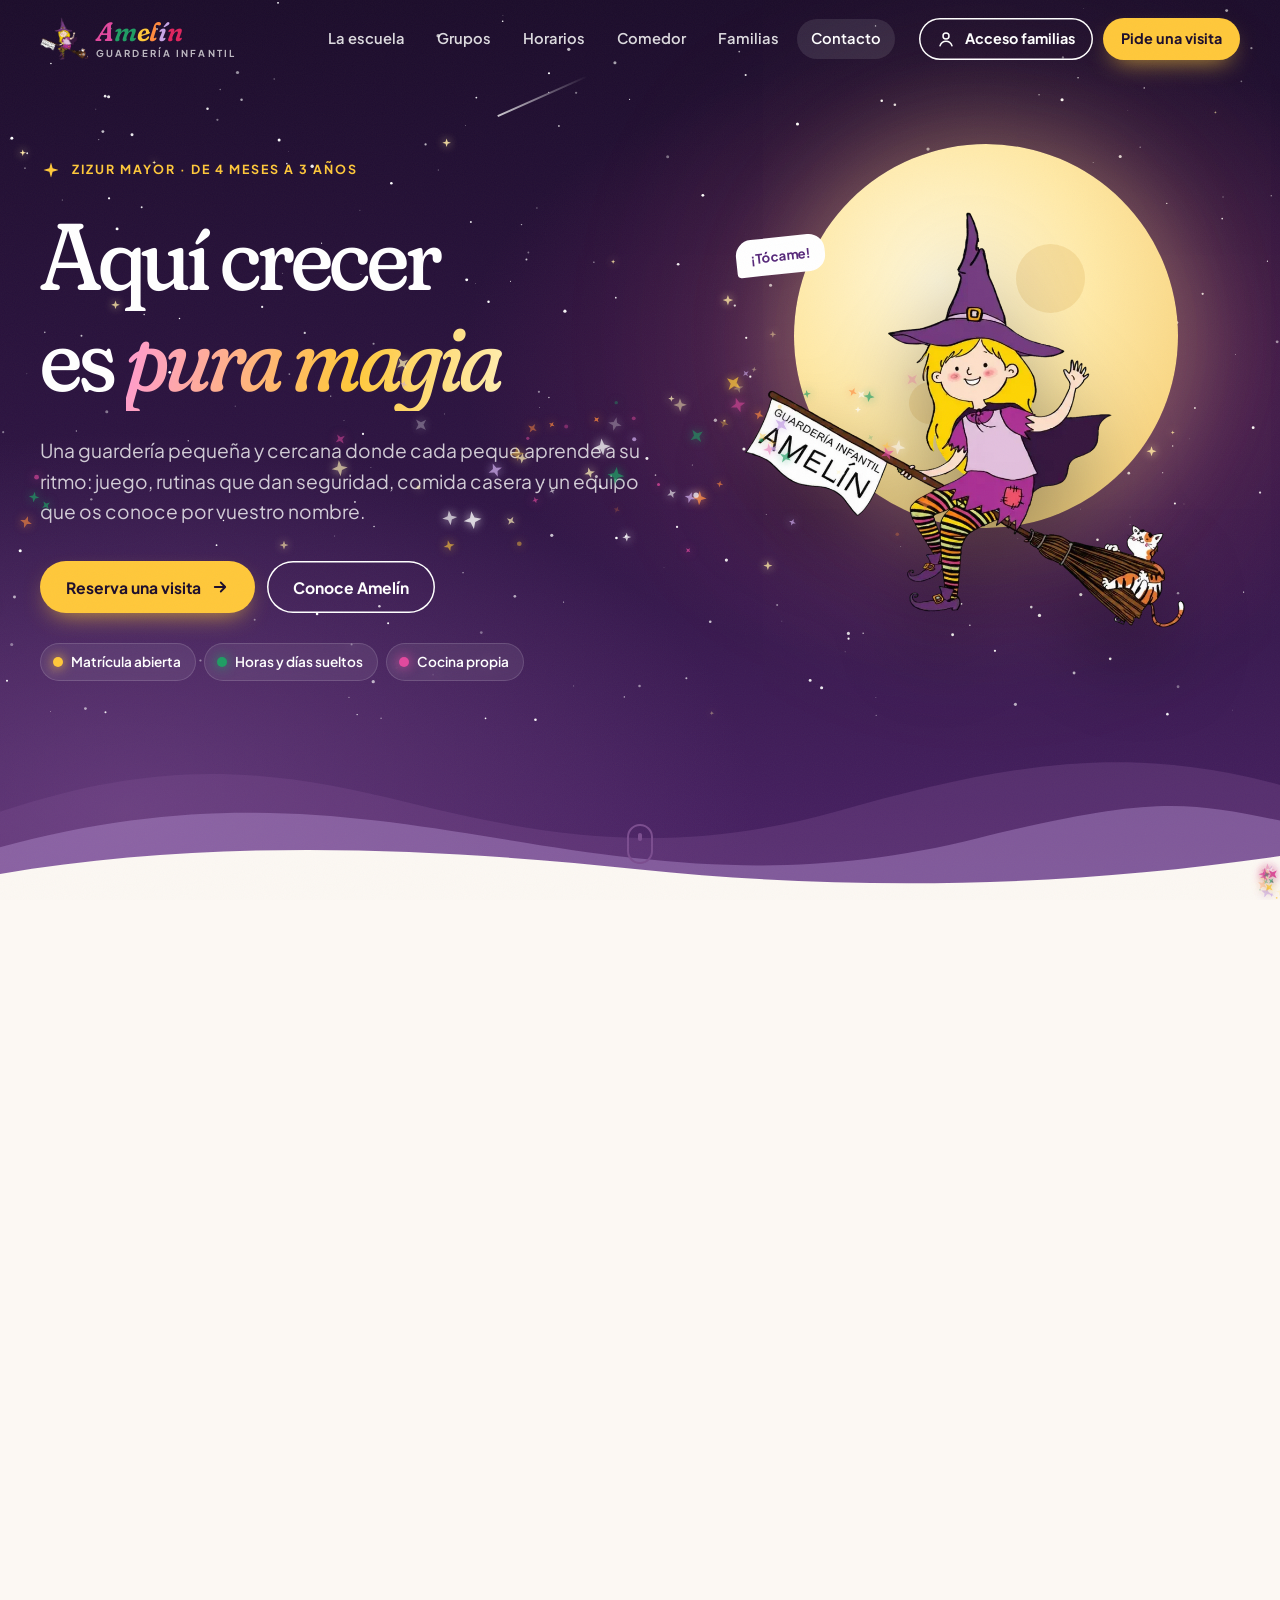
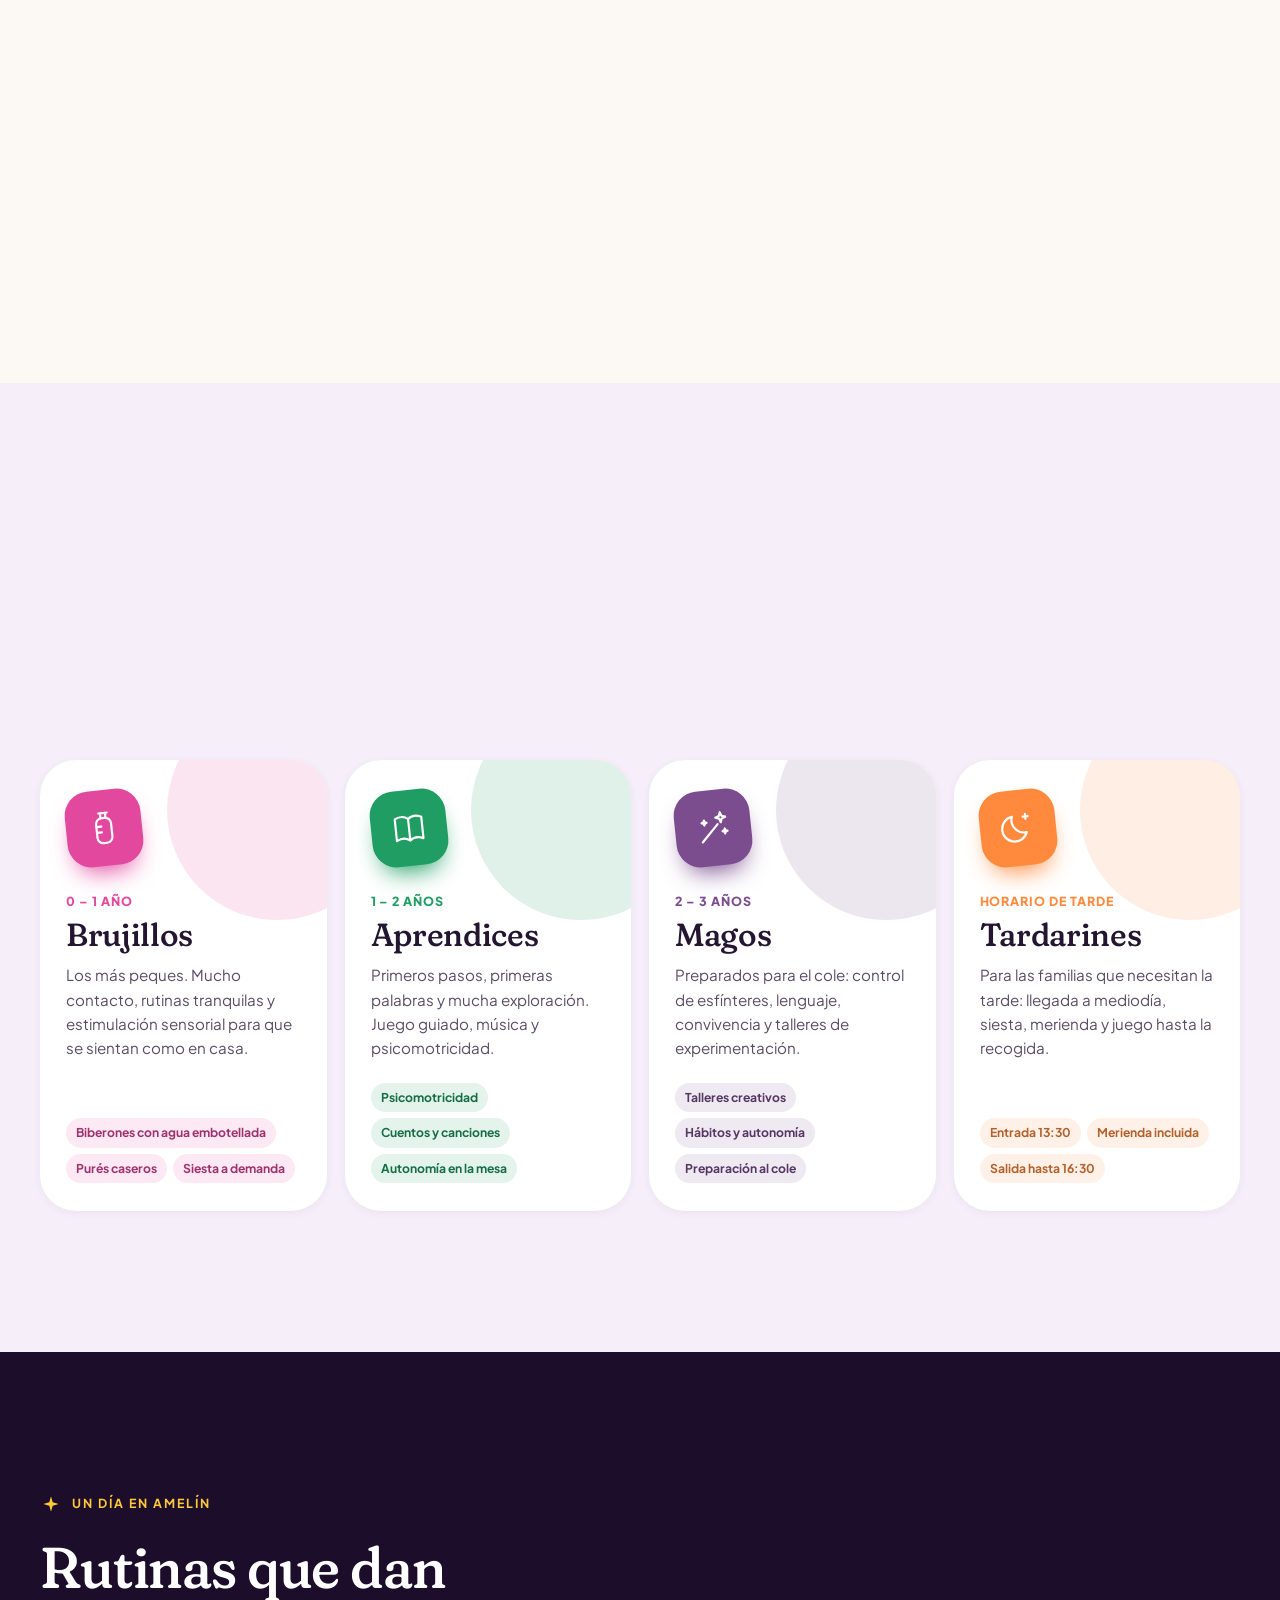
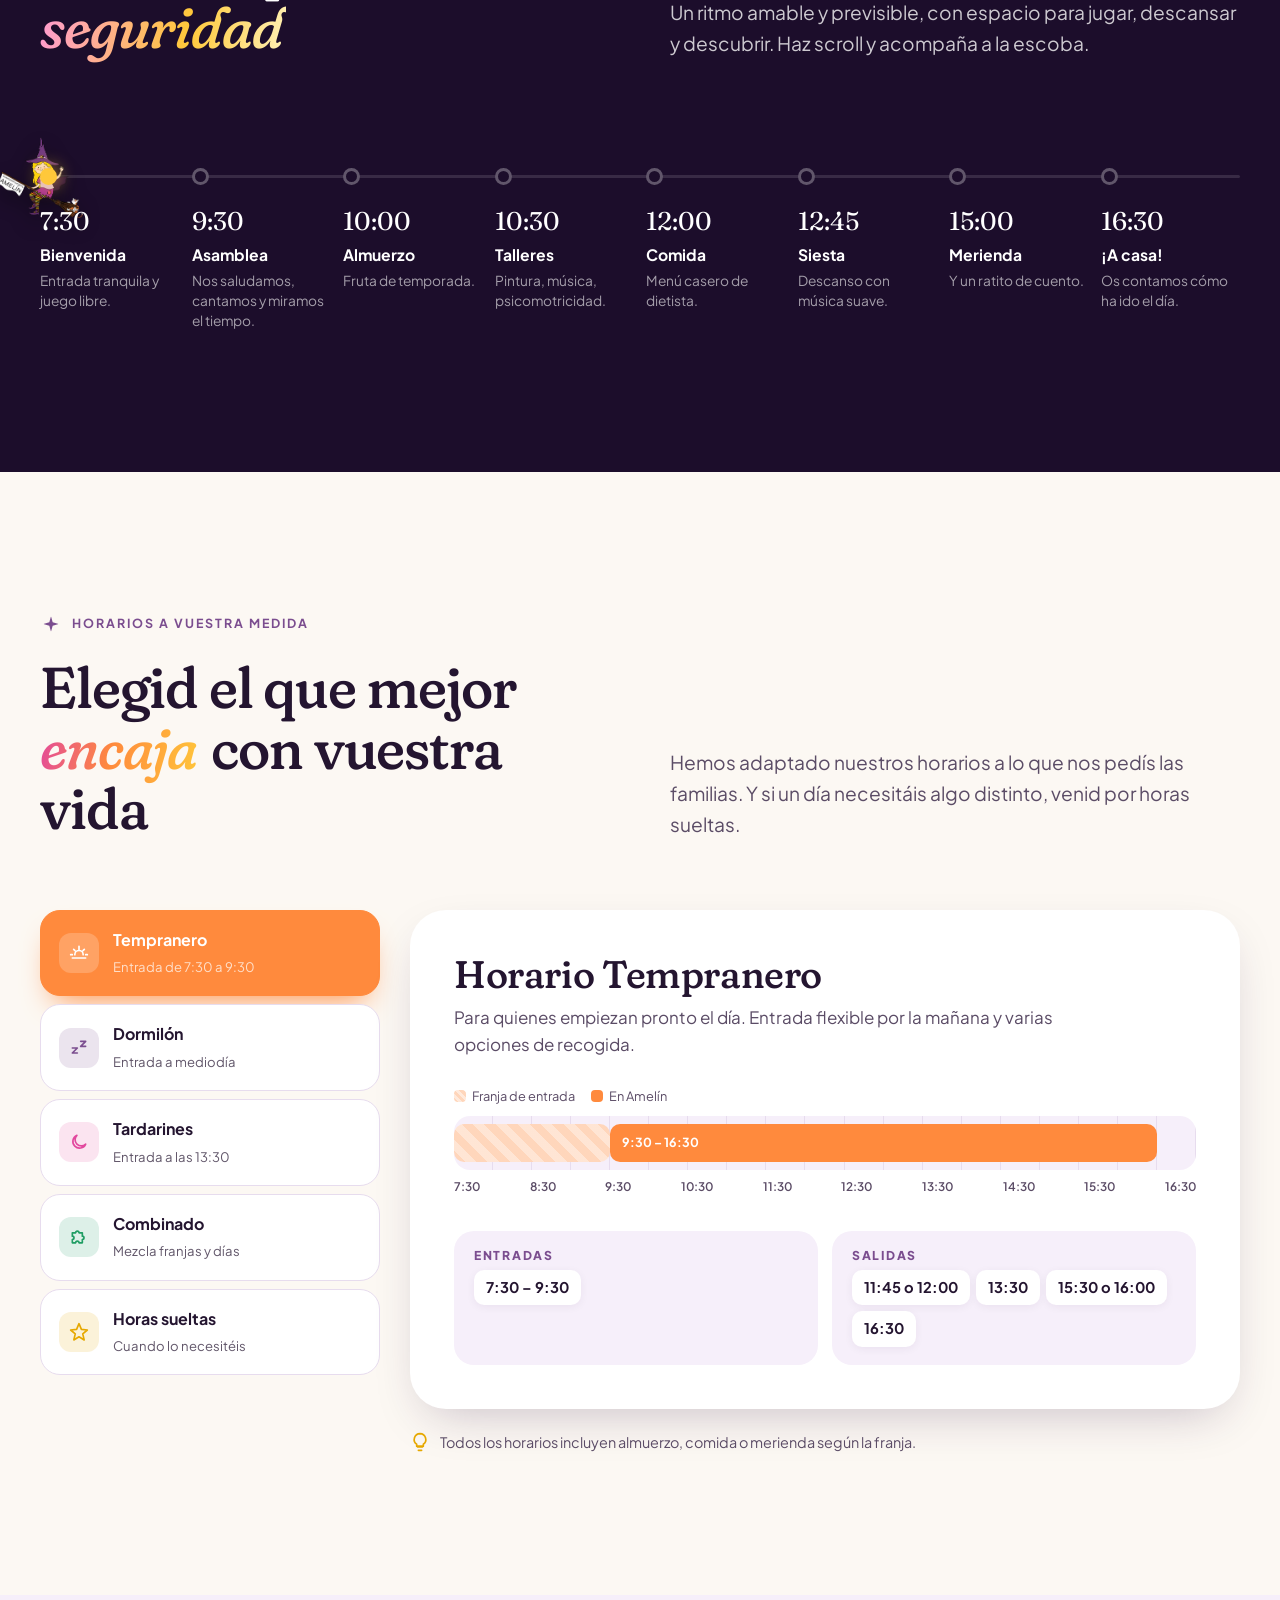
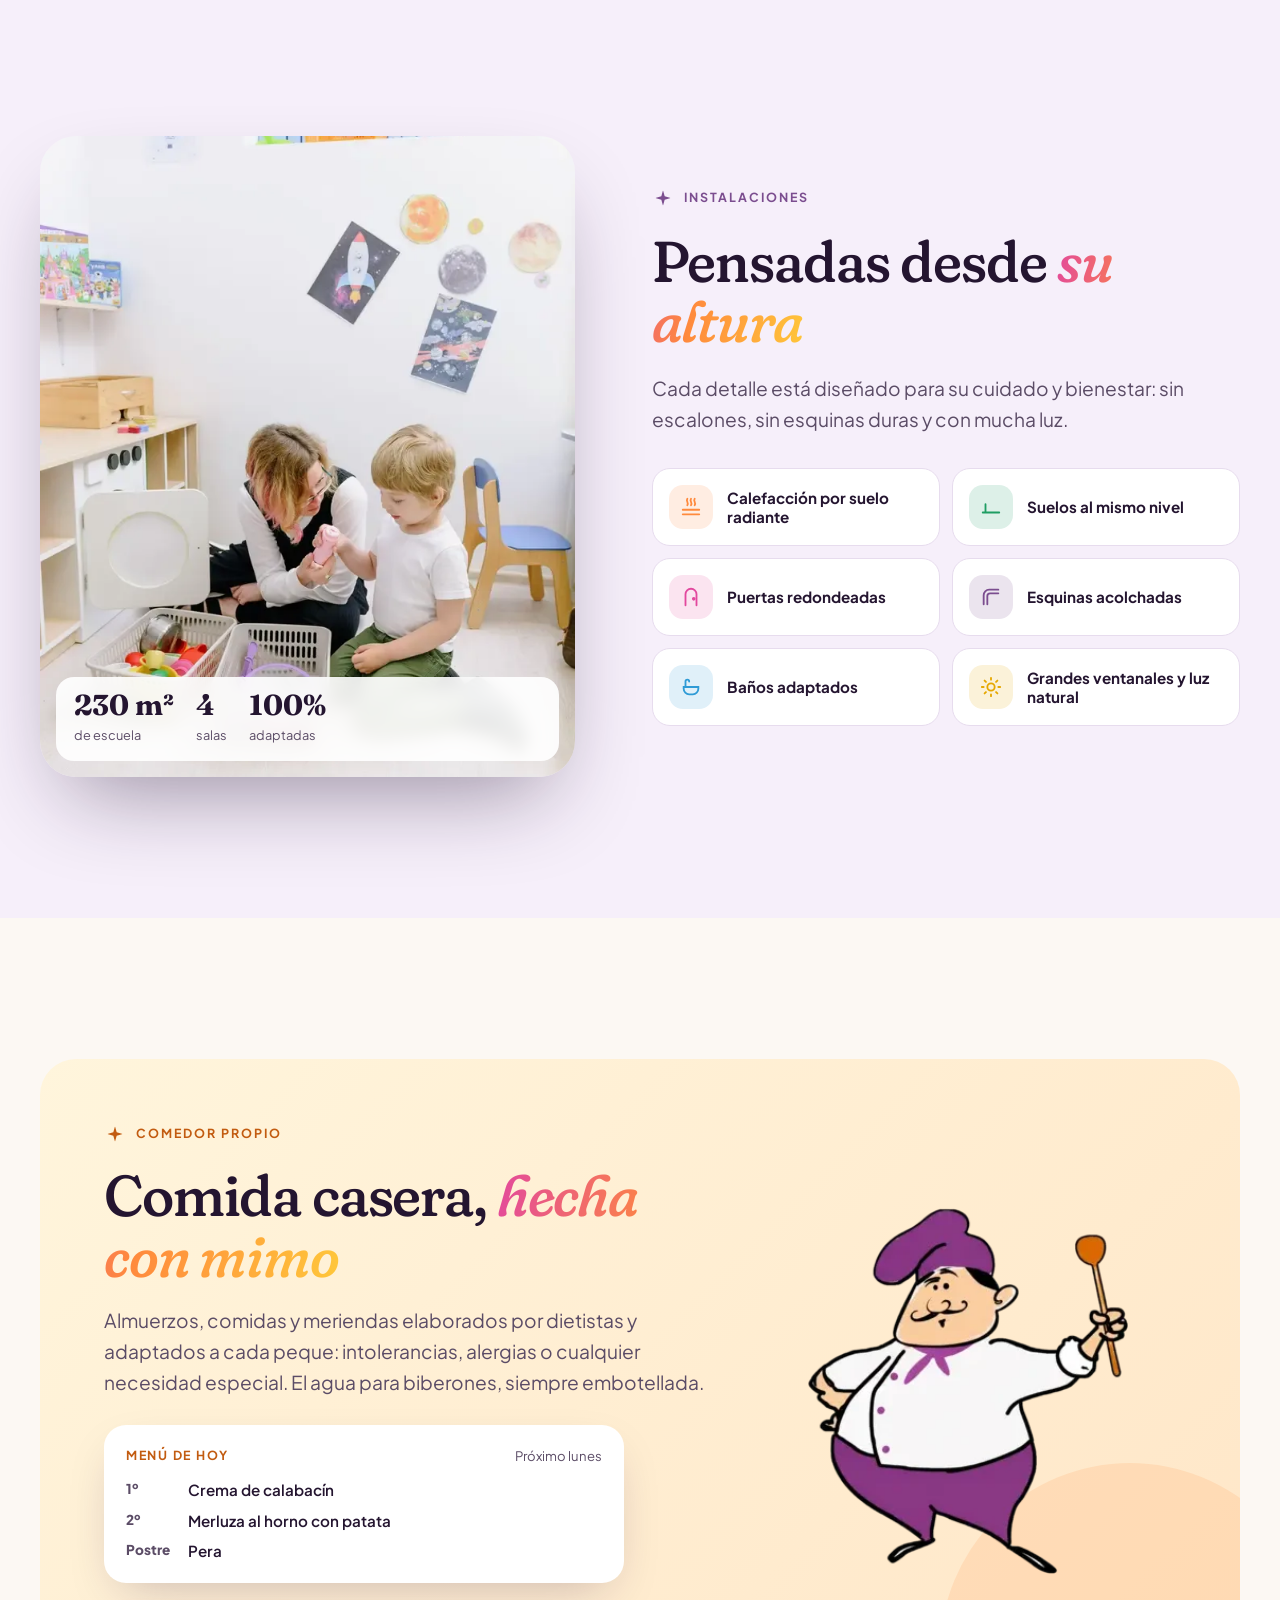
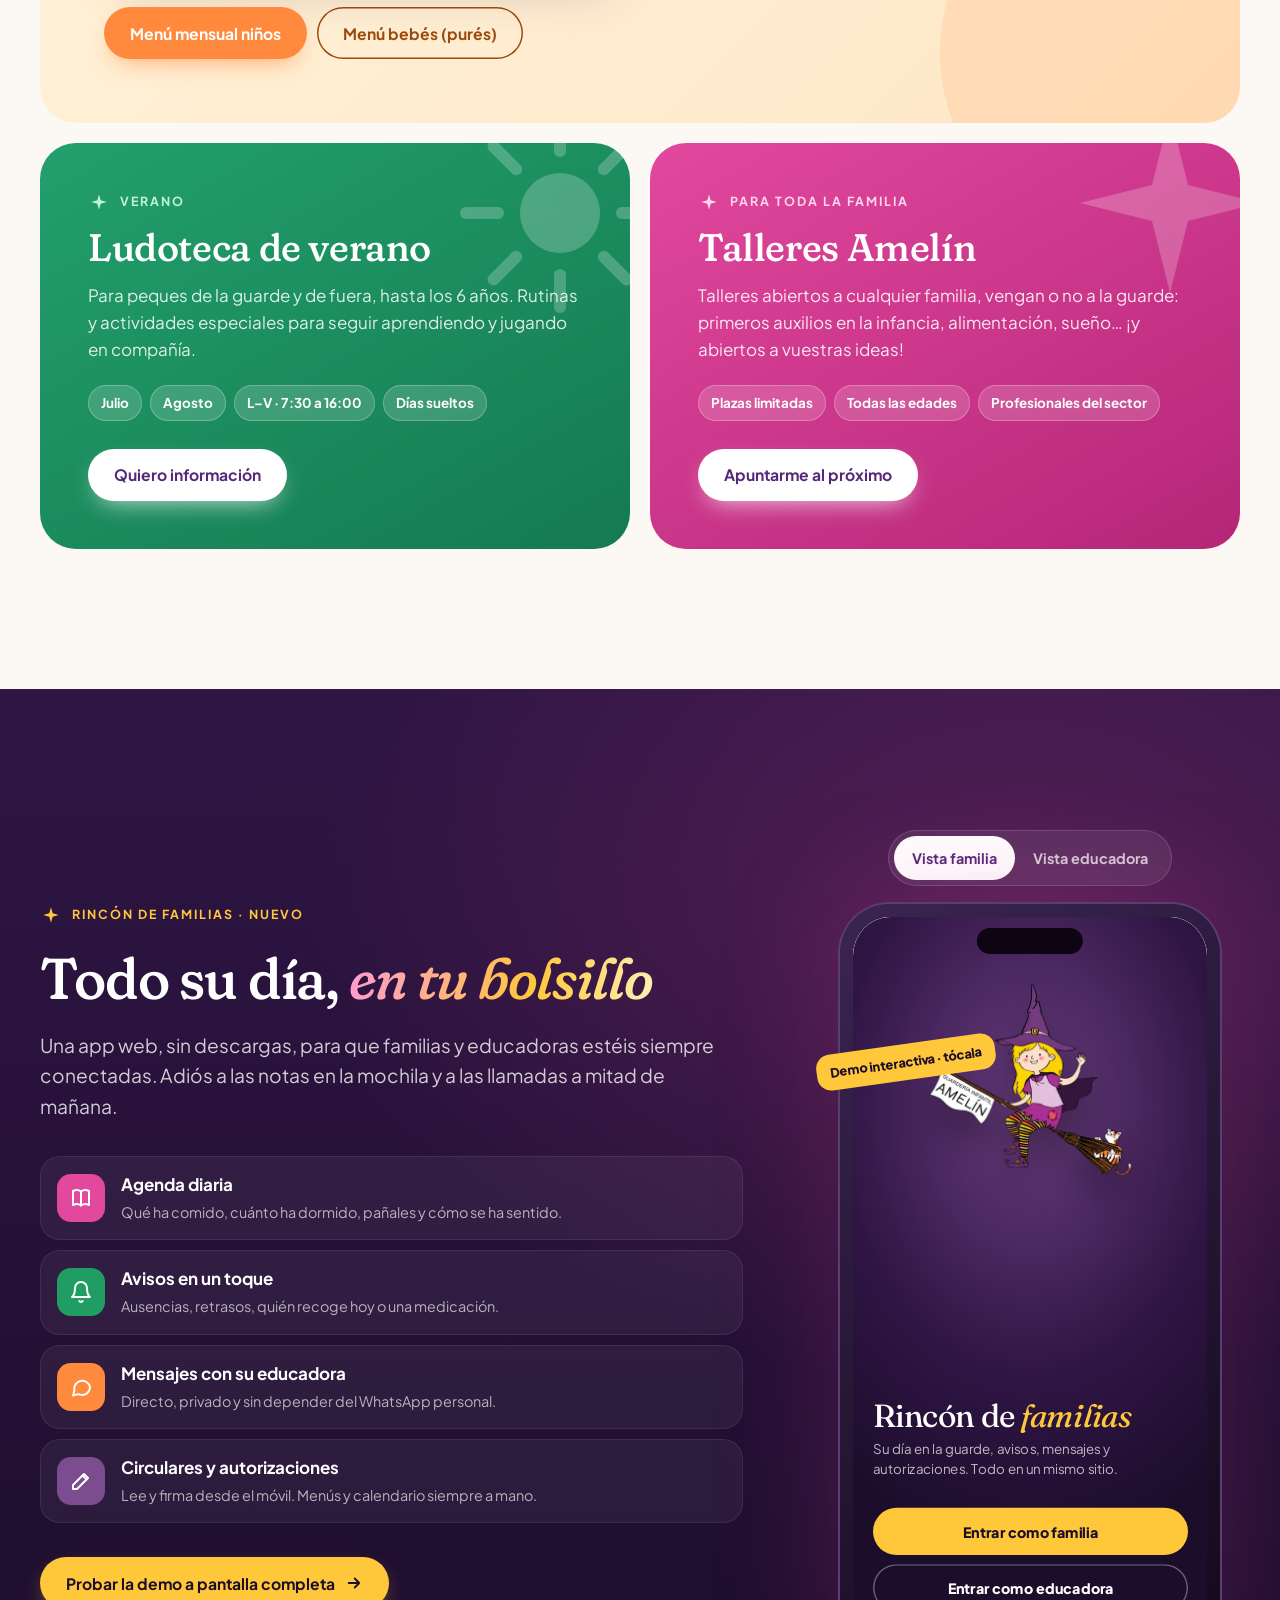
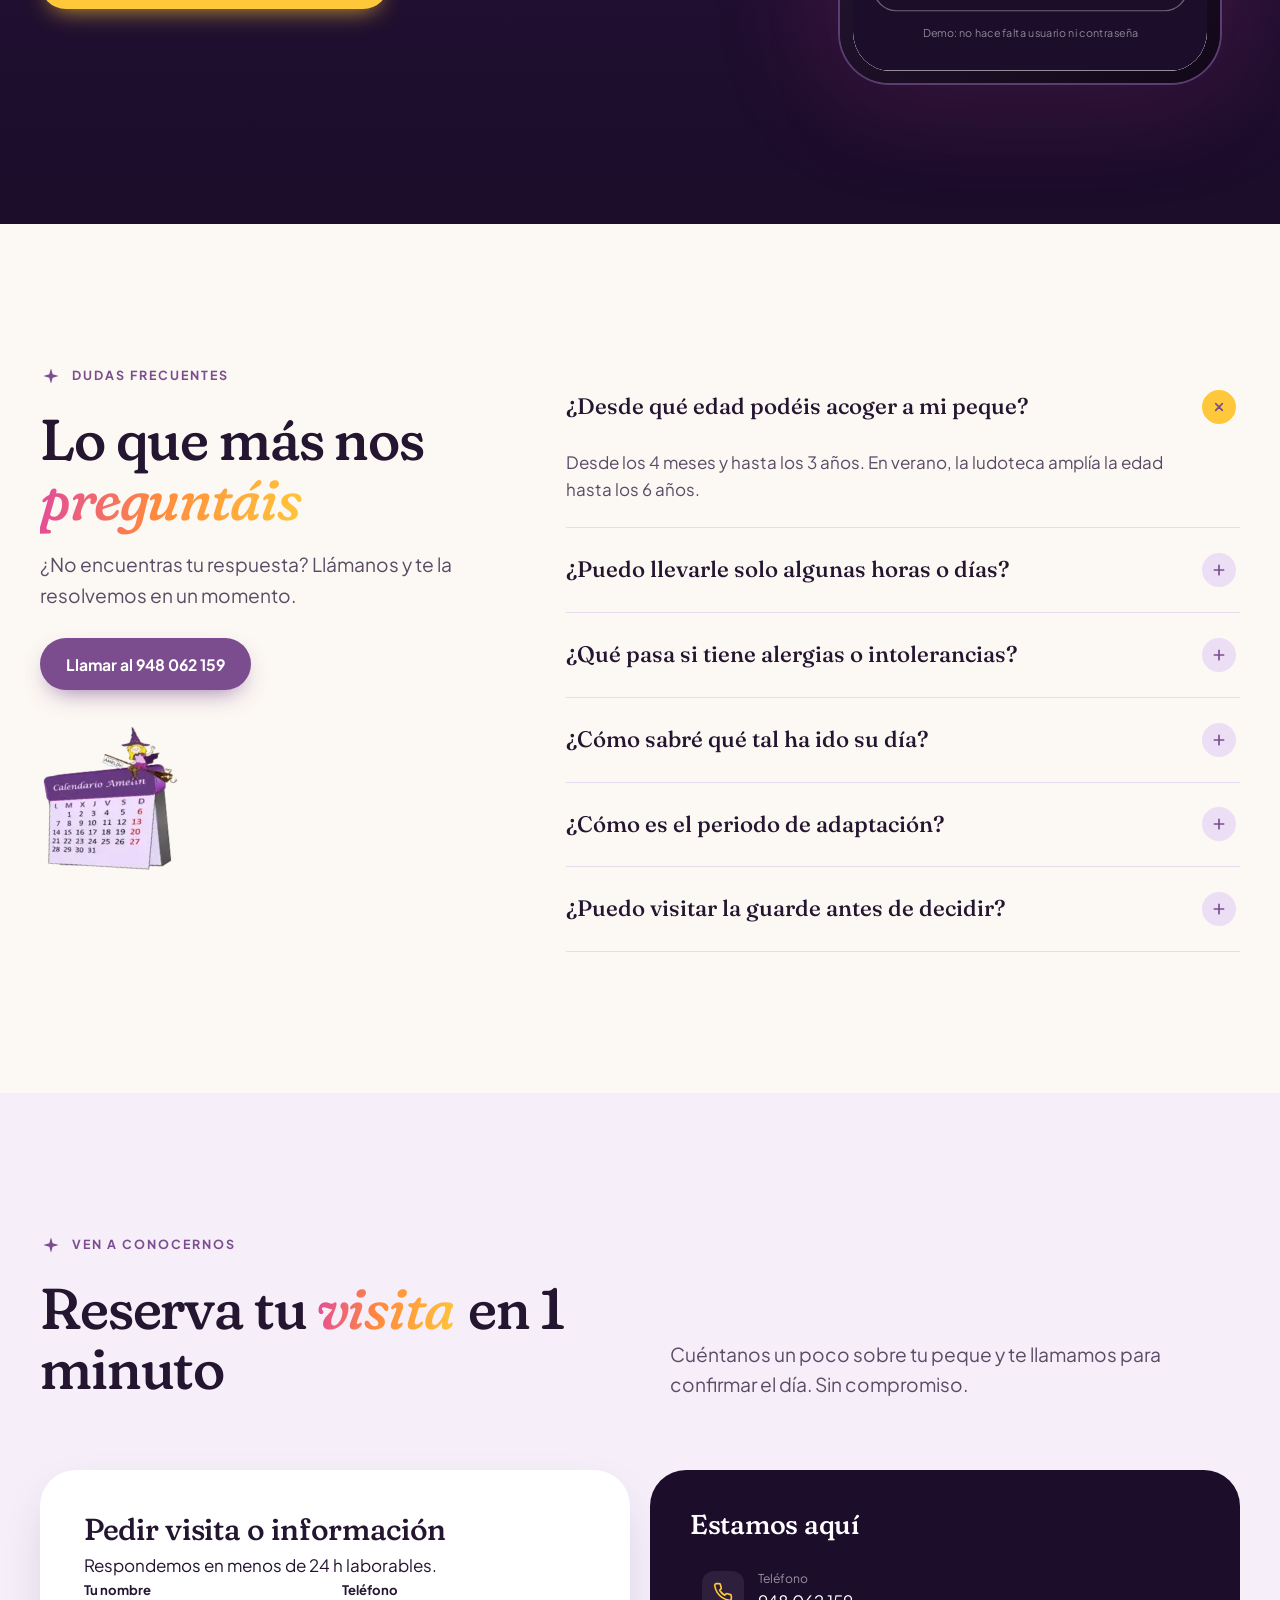
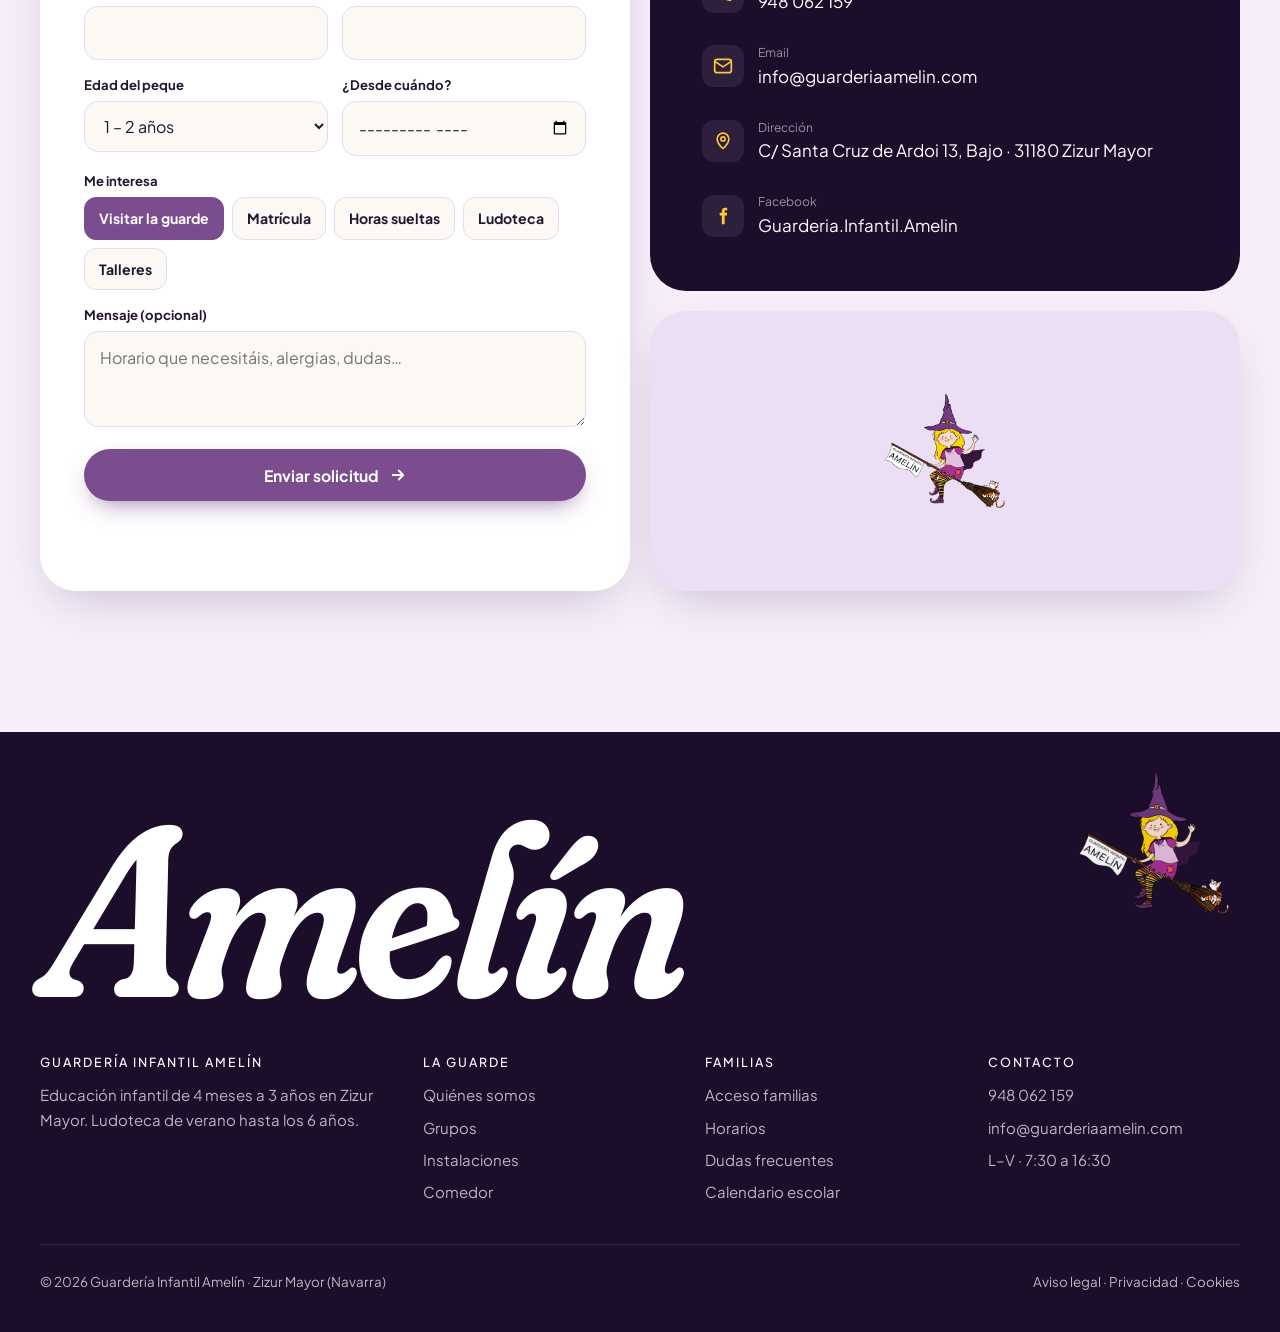
==== commit ccdf56c0: "Demo de familias: vista educadora dentro del móvil y botón de salir - En la web, botones Vista famil" ====
--- a/index.html
+++ b/index.html
@@ -396,12 +396,17 @@
         <a class="btn btn--gold" href="familias.html">Probar la demo a pantalla completa
           <svg viewBox="0 0 24 24" fill="none" stroke="currentColor" stroke-width="2.4" stroke-linecap="round" stroke-linejoin="round"><path d="M5 12h14M13 6l6 6-6 6"/></svg>
         </a>
-        <a class="btn btn--ghost" href="familias.html?rol=educadora">Ver panel de educadoras</a>
-      </div>
-    </div>
-    <div class="phone reveal" data-delay="1">
-      <span class="phone__label">Demo interactiva · tócala</span>
-      <iframe src="familias.html?embed=1" title="Demo de la app Rincón de familias" loading="lazy"></iframe>
+      </div>
+    </div>
+    <div class="phone-col reveal" data-delay="1">
+      <div class="demo-roles" role="group" aria-label="Ver la demo como">
+        <button type="button" data-demo-role="familia" aria-pressed="true">Vista familia</button>
+        <button type="button" data-demo-role="educadora" aria-pressed="false">Vista educadora</button>
+      </div>
+      <div class="phone">
+        <span class="phone__label">Demo interactiva · tócala</span>
+        <div class="phone__screen" id="demoScreen"><iframe id="demoFrame" src="familias.html?embed=1" title="Demo de la app Rincón de familias" loading="lazy"></iframe></div>
+      </div>
     </div>
   </div>
 </section>
--- a/css/styles.css
+++ b/css/styles.css
@@ -61,6 +61,7 @@
 }
 
 img { max-width: 100%; height: auto; display: block; }
+[hidden] { display: none !important; }
 a { color: inherit; }
 button { font: inherit; color: inherit; }
 :focus-visible { outline: 3px solid var(--c-e); outline-offset: 3px; border-radius: 6px; }
@@ -652,21 +653,29 @@
 .perk span { font-size: .9rem; color: rgba(255, 255, 255, .66); }
 .families__actions { display: flex; gap: 10px; flex-wrap: wrap; }
 
+.phone-col { display: flex; flex-direction: column; align-items: center; gap: 18px; min-width: 0; }
+.demo-roles { display: inline-flex; padding: 5px; border-radius: 999px; background: rgba(255, 255, 255, .08); border: 1px solid rgba(255, 255, 255, .14); }
+.demo-roles button { border: 0; background: none; color: rgba(255, 255, 255, .75); font-weight: 700; font-size: .9rem; padding: 10px 18px; border-radius: 999px; cursor: pointer; min-height: 44px; transition: background .3s var(--ease), color .3s; }
+.demo-roles button[aria-pressed="true"] { background: #fff; color: var(--violet); }
 .phone {
-  position: relative; width: 100%; max-width: 400px; justify-self: center;
-  aspect-ratio: 400 / 820; border-radius: 54px; padding: 12px;
+  position: relative; justify-self: center; flex: none;
+  /* nunca más alto que la pantalla: el ancho se deriva de la altura disponible */
+  width: min(100%, 380px, calc((100svh - 120px) * 400 / 820));
+  aspect-ratio: 400 / 820; border-radius: 13% / 6.4%; padding: 3%;
   background: linear-gradient(145deg, #3a2550, #120819); box-shadow: 0 0 0 2px #5a3e73, var(--shadow-lg), 0 0 120px rgba(226, 72, 158, .25);
 }
-.phone::before { content: ""; position: absolute; top: 24px; left: 50%; width: 110px; height: 30px; margin-left: -55px; background: #0d0612; border-radius: 20px; z-index: 2; }
-.phone iframe { width: 100%; height: 100%; border: 0; border-radius: 42px; background: var(--cream); display: block; }
+.phone::before { content: ""; position: absolute; top: 3%; left: 50%; width: 28%; height: 3.4%; transform: translateX(-50%); background: #0d0612; border-radius: 20px; z-index: 2; pointer-events: none; }
+.phone__screen { position: relative; width: 100%; height: 100%; overflow: hidden; border-radius: 10.5% / 5.2%; background: var(--cream); }
+/* la app se dibuja a tamaño de iPhone real (390 px) y se escala para encajar en el marco */
+.phone iframe { position: absolute; top: 0; left: 0; width: 390px; height: 800px; border: 0; display: block; transform-origin: 0 0; }
 .phone__label {
   position: absolute; left: -24px; top: 18%; z-index: 3; background: var(--c-e); color: var(--night); font-weight: 800; font-size: .8rem;
-  padding: 8px 14px; border-radius: 14px; transform: rotate(-8deg); box-shadow: var(--shadow);
+  padding: 8px 14px; border-radius: 14px; transform: rotate(-8deg); box-shadow: var(--shadow); pointer-events: none;
 }
 @media (max-width: 960px) {
   .families__grid { grid-template-columns: 1fr; }
-  .phone { max-width: 360px; }
-  .phone__label { left: 0; }
+  .phone { width: min(100%, 340px, calc((100svh - 90px) * 400 / 820)); }
+  .phone__label { display: none; }
 }
 
 /* ---------- FAQ ---------- */
@@ -806,7 +815,7 @@
 
 /* grano sutil que unifica la página */
 .grain {
-  position: fixed; inset: 0; z-index: 200; pointer-events: none; opacity: .05; mix-blend-mode: multiply;
+  position: fixed; inset: 0; z-index: 200; pointer-events: none; opacity: .035;
   background-image: url("data:image/svg+xml,%3Csvg xmlns='http://www.w3.org/2000/svg' width='200' height='200'%3E%3Cfilter id='n'%3E%3CfeTurbulence type='fractalNoise' baseFrequency='0.9' numOctaves='3' stitchTiles='stitch'/%3E%3C/filter%3E%3Crect width='100%25' height='100%25' filter='url(%23n)'/%3E%3C/svg%3E");
 }
 /* sin JS: todo visible */
